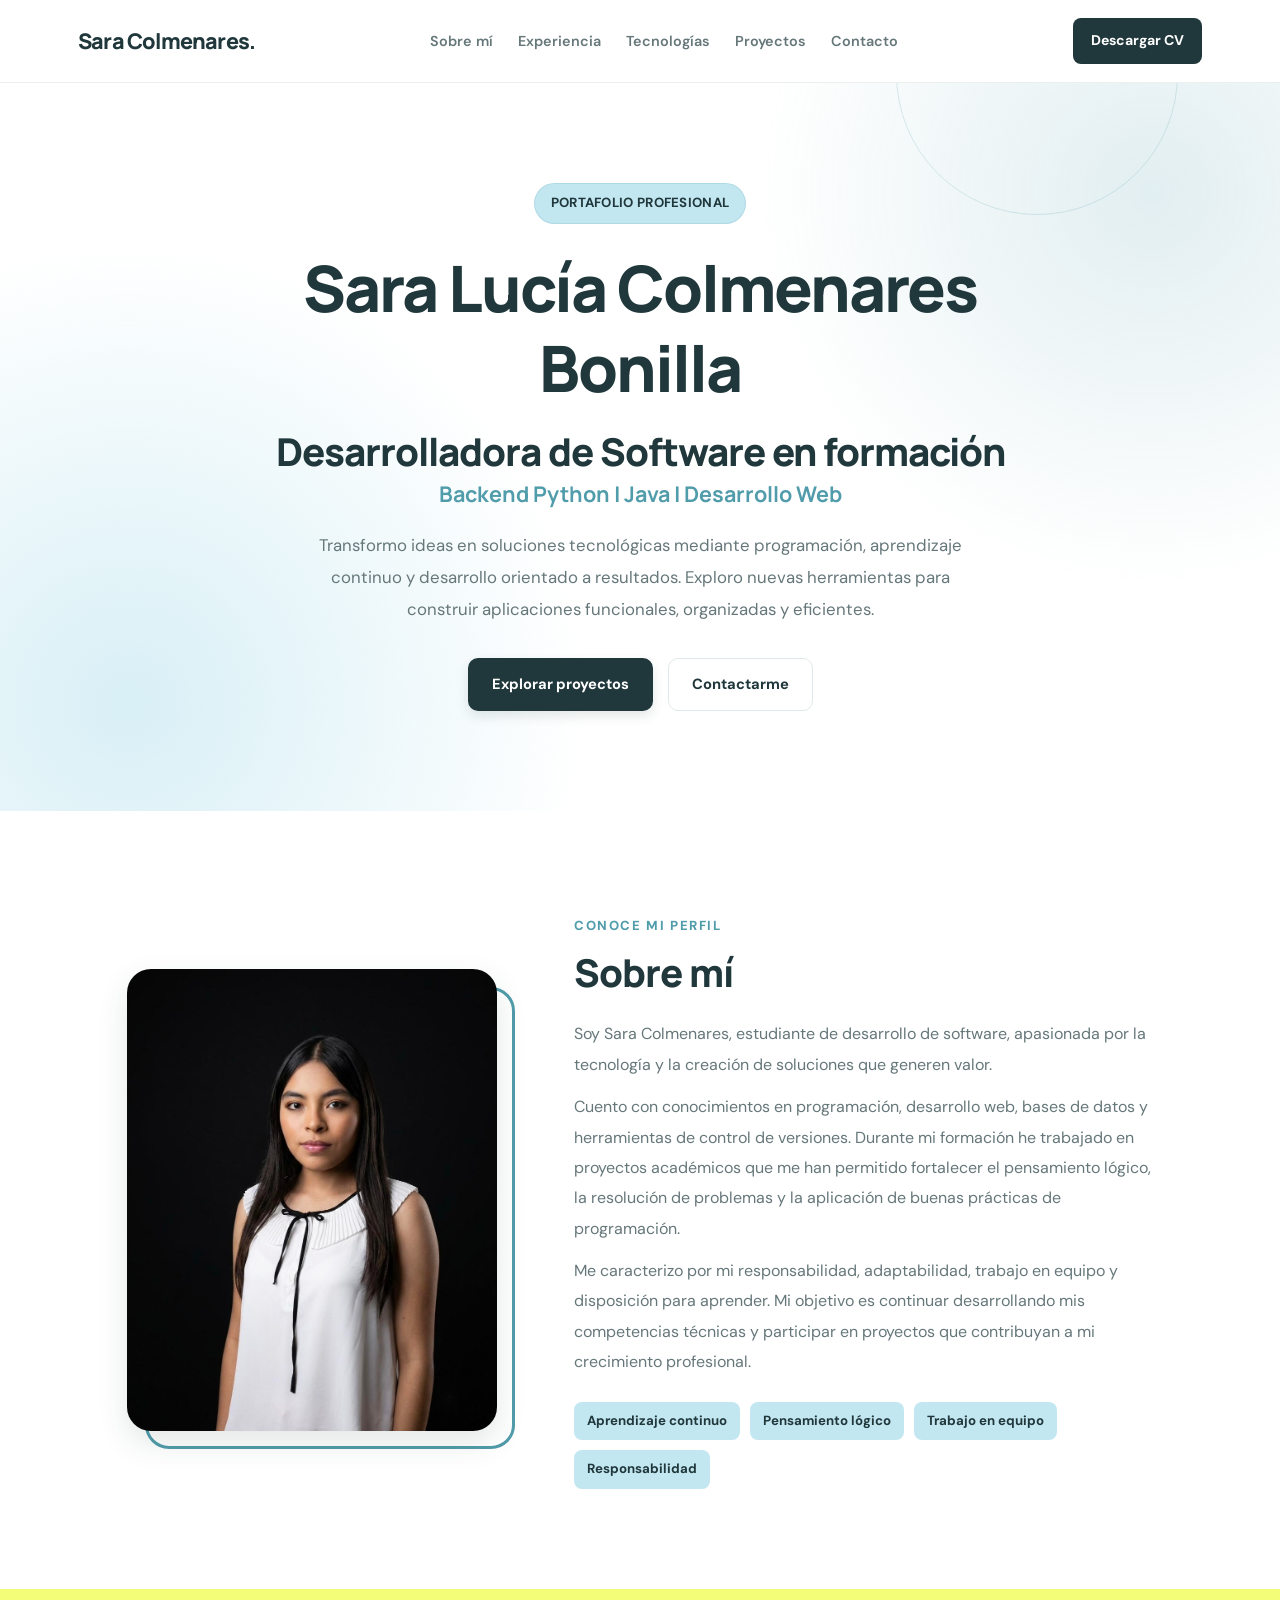
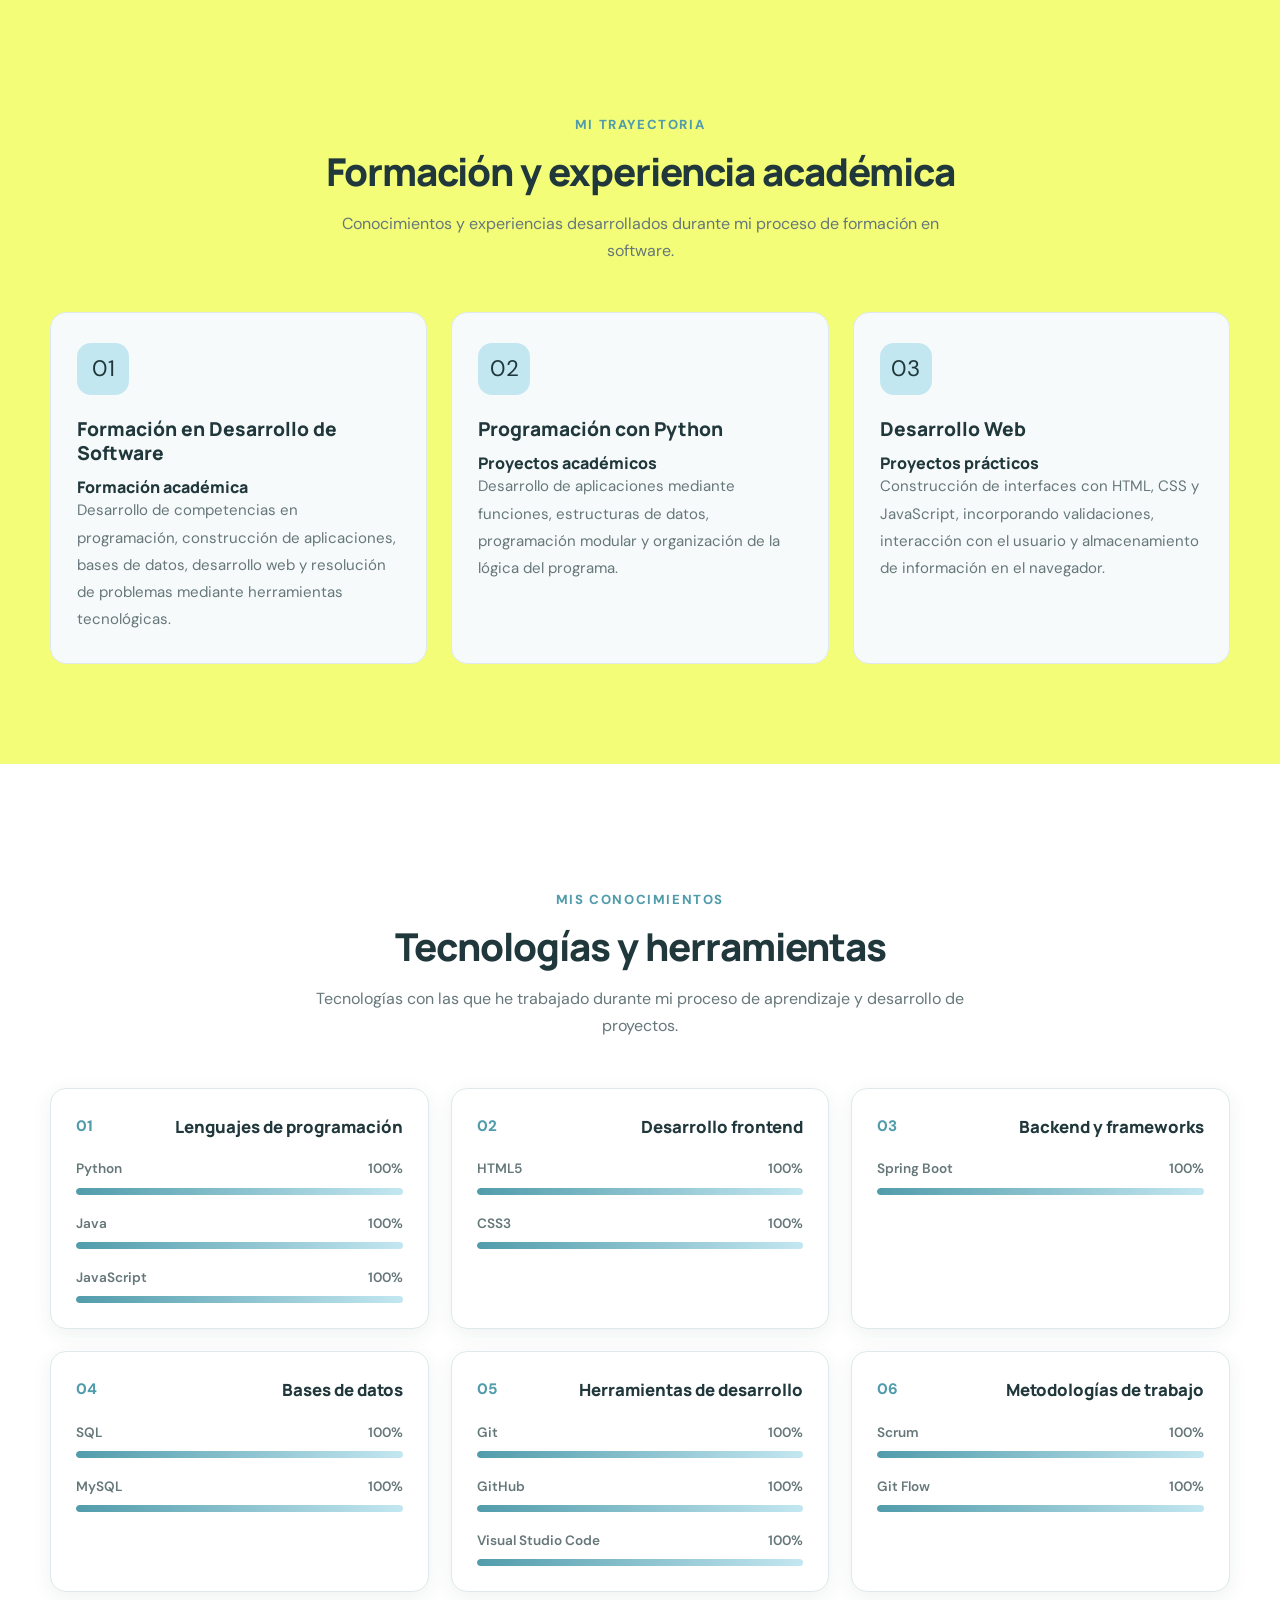
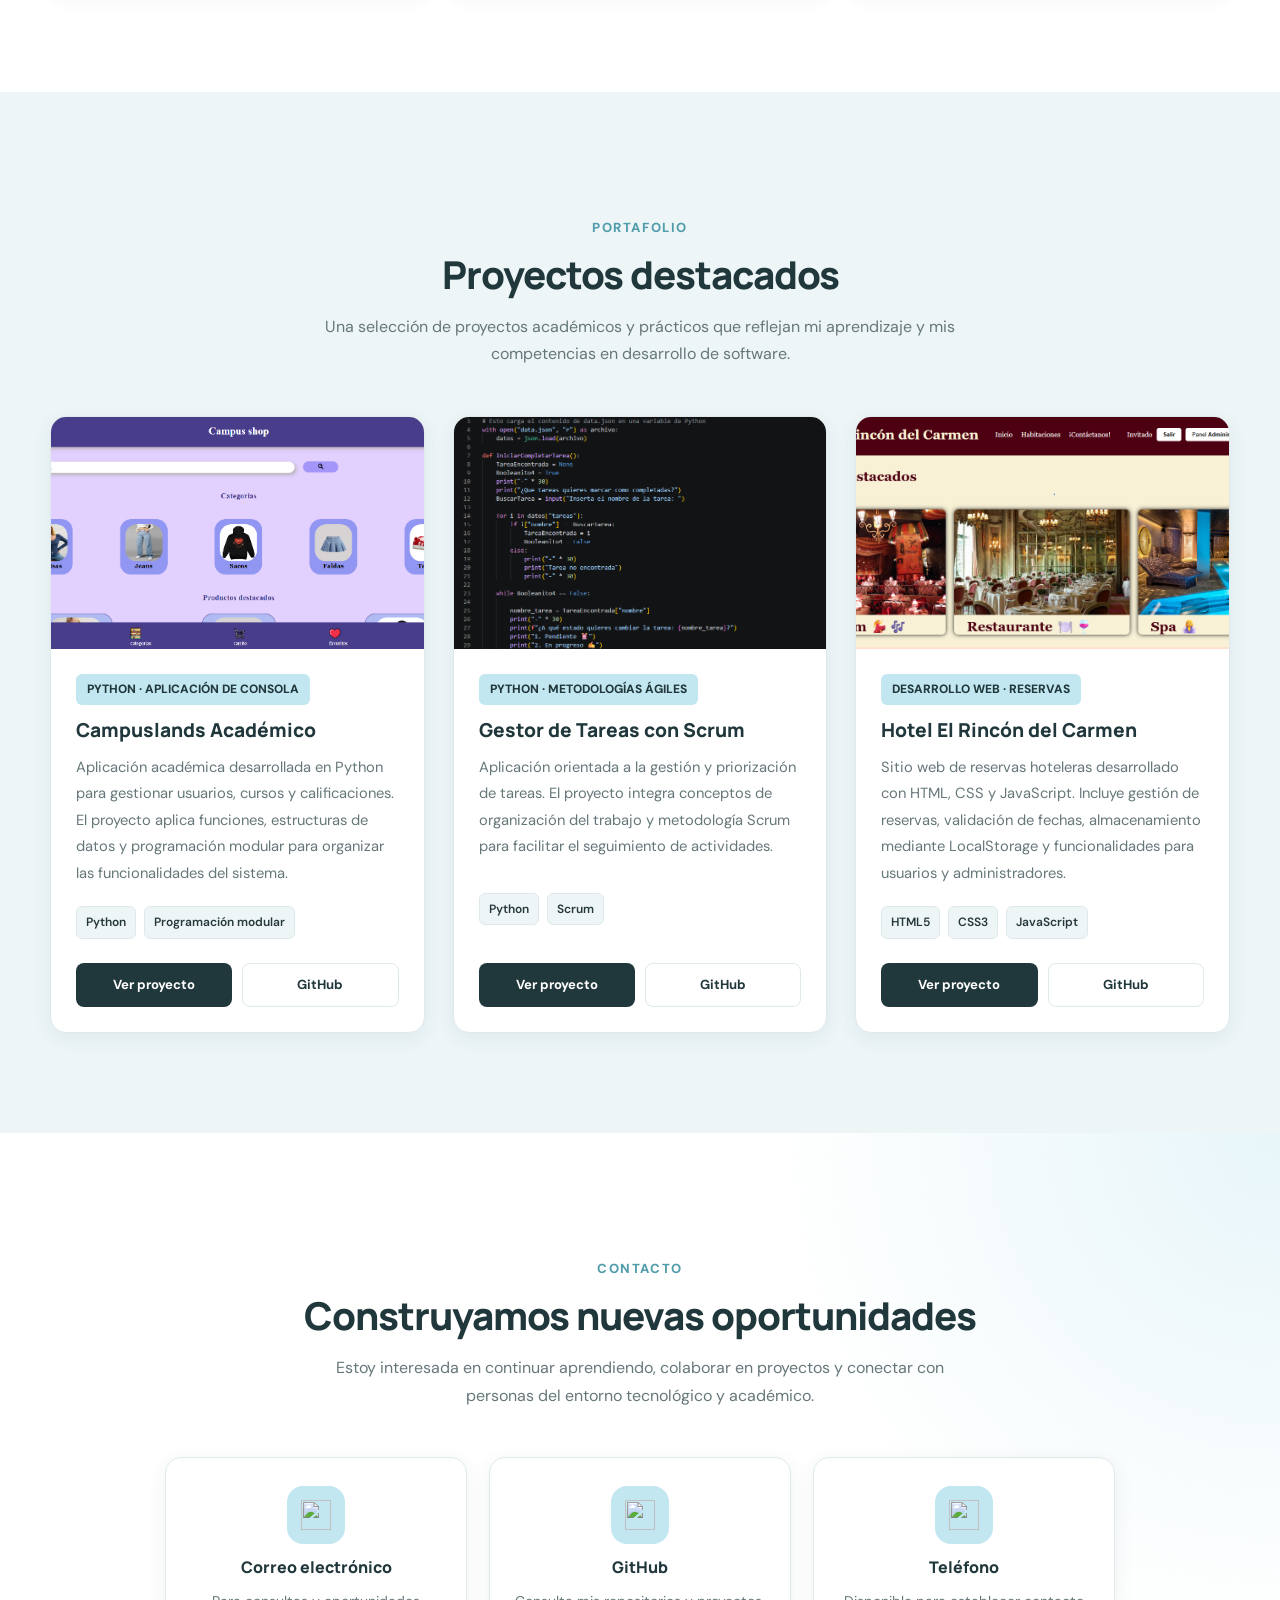
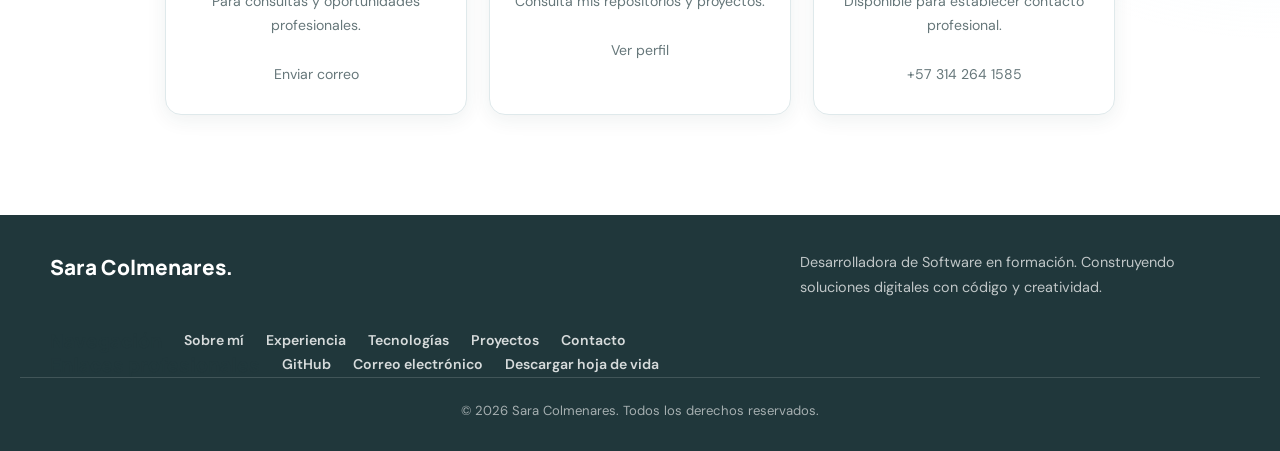
==== index.html @ a2e210bf "cree el nuevo portafolio" ====
<!DOCTYPE html>
<html lang="es">
<head>
    <meta charset="UTF-8">
    <meta name="viewport" content="width=device-width, initial-scale=1.0">

    <meta name="description" content="Portafolio profesional de Sara Colmenares, desarrolladora de software en formación, con proyectos en Python, Java, desarrollo web y bases de datos.">

    <meta name="author" content="Sara Colmenares">

    <title>Sara Colmenares | Portafolio Profesional</title>

    <link rel="stylesheet" href="css/styles.css">
    <link rel="stylesheet" href="css/responsive.css">
</head>
<body>

    <!-- ==================== ENCABEZADO Y NAVEGACIÓN ==================== -->
    <header class="encabezado">
        <nav class="navbar" aria-label="Navegación principal">

            <a href="#hero" class="logo">
                Sara Colmenares<span>.</span>
            </a>

            <ul class="menu">
                <li><a href="#about">Sobre mí</a></li>
                <li><a href="#experiencias">Experiencia</a></li>
                <li><a href="#tecnologias">Tecnologías</a></li>
                <li><a href="#proyectos">Proyectos</a></li>
                <li><a href="#contacto">Contacto</a></li>
            </ul>

            <a href="cv/Sara_Colmenares_CV.pdf"
               class="btn-cv"
               download>
                Descargar CV
            </a>

        </nav>
    </header>


    <main>

        <!-- ==================== SECCIÓN PRINCIPAL: HERO ==================== -->
        <section id="hero" class="hero">

            <div class="hero-contenido">

                <span class="etiqueta-hero">
                    PORTAFOLIO PROFESIONAL
                </span>

                <h1>
                    Sara Lucía
                    <span>Colmenares Bonilla</span>
                </h1>

                <h2>
                    Desarrolladora de Software en formación
                </h2>

                <p class="subtitulo">
                    Backend Python | Java | Desarrollo Web
                </p>

                <p class="descripcion-hero">
                    Transformo ideas en soluciones tecnológicas mediante
                    programación, aprendizaje continuo y desarrollo orientado
                    a resultados. Exploro nuevas herramientas para construir
                    aplicaciones funcionales, organizadas y eficientes.
                </p>

                <div class="hero-botones">
                    <a href="#proyectos" class="btn-principal">
                        Explorar proyectos
                    </a>

                    <a href="#contacto" class="btn-secundario">
                        Contactarme
                    </a>
                </div>

            </div>

        </section>


        <!-- ==================== SECCIÓN SOBRE MÍ ==================== -->
        <section id="about" class="sobre-mi seccion">

            <div class="contenedor-sobre-mi">

                <div class="sobre-mi-imagen">
                    <img
                        src="img/foto-mia.jpg"
                        alt="Fotografía profesional de Sara Colmenares"
                        loading="lazy">
                </div>

                <div class="parte-mia">

                    <span class="etiqueta-seccion">
                        CONOCE MI PERFIL
                    </span>

                    <h2>Sobre mí</h2>

                    <p>
                        Soy Sara Colmenares, estudiante de desarrollo de
                        software, apasionada por la tecnología y la creación
                        de soluciones que generen valor.
                    </p>

                    <p>
                        Cuento con conocimientos en programación, desarrollo
                        web, bases de datos y herramientas de control de
                        versiones. Durante mi formación he trabajado en
                        proyectos académicos que me han permitido fortalecer
                        el pensamiento lógico, la resolución de problemas
                        y la aplicación de buenas prácticas de programación.
                    </p>

                    <p>
                        Me caracterizo por mi responsabilidad, adaptabilidad,
                        trabajo en equipo y disposición para aprender.
                        Mi objetivo es continuar desarrollando mis
                        competencias técnicas y participar en proyectos
                        que contribuyan a mi crecimiento profesional.
                    </p>

                    <div class="habilidades-personales">

                        <span>Aprendizaje continuo</span>
                        <span>Pensamiento lógico</span>
                        <span>Trabajo en equipo</span>
                        <span>Responsabilidad</span>

                    </div>

                </div>

            </div>

        </section>


        <!-- ==================== SECCIÓN EXPERIENCIA Y FORMACIÓN ==================== -->
        <section id="experiencias" class="experiencias seccion">

            <div class="titulo-seccion">

                <span class="etiqueta-seccion">
                    MI TRAYECTORIA
                </span>

                <h2>Formación y experiencia académica</h2>

                <p>
                    Conocimientos y experiencias desarrollados durante
                    mi proceso de formación en software.
                </p>

            </div>

            <div class="contenedor-experiencia">

                <article class="card-experiencia">

                    <div class="icono-experiencia">
                        <span>01</span>
                    </div>

                    <h3>Formación en Desarrollo de Software</h3>

                    <h4>Formación académica</h4>

                    <p>
                        Desarrollo de competencias en programación,
                        construcción de aplicaciones, bases de datos,
                        desarrollo web y resolución de problemas
                        mediante herramientas tecnológicas.
                    </p>

                </article>


                <article class="card-experiencia">

                    <div class="icono-experiencia">
                        <span>02</span>
                    </div>

                    <h3>Programación con Python</h3>

                    <h4>Proyectos académicos</h4>

                    <p>
                        Desarrollo de aplicaciones mediante funciones,
                        estructuras de datos, programación modular
                        y organización de la lógica del programa.
                    </p>

                </article>


                <article class="card-experiencia">

                    <div class="icono-experiencia">
                        <span>03</span>
                    </div>

                    <h3>Desarrollo Web</h3>

                    <h4>Proyectos prácticos</h4>

                    <p>
                        Construcción de interfaces con HTML, CSS y
                        JavaScript, incorporando validaciones,
                        interacción con el usuario y almacenamiento
                        de información en el navegador.
                    </p>

                </article>

            </div>

        </section>


        <!-- ==================== SECCIÓN TECNOLOGÍAS Y CONOCIMIENTOS ==================== -->
        <section id="tecnologias" class="tecnologias seccion">

            <div class="titulo-seccion">

                <span class="etiqueta-seccion">
                    MIS CONOCIMIENTOS
                </span>

                <h2>Tecnologías y herramientas</h2>

                <p>
                    Tecnologías con las que he trabajado durante mi
                    proceso de aprendizaje y desarrollo de proyectos.
                </p>

            </div>


            <div class="contenedor-tecnologias">

                <!-- CATEGORÍA: LENGUAJES DE PROGRAMACIÓN -->
                <article class="card-tecnologia">

                    <div class="cabecera-tecnologia">
                        <span class="numero-tecnologia">01</span>
                        <h3>Lenguajes de programación</h3>
                    </div>

                    <div class="lista-conocimientos">

                        <div class="conocimiento">
                            <div class="conocimiento-info">
                                <span>Python</span>
                                <span>100%</span>
                            </div>
                            <div class="barra-progreso">
                                <div class="progreso" style="width: 100%;"></div>
                            </div>
                        </div>

                        <div class="conocimiento">
                            <div class="conocimiento-info">
                                <span>Java</span>
                                <span>100%</span>
                            </div>
                            <div class="barra-progreso">
                                <div class="progreso" style="width: 100%;"></div>
                            </div>
                        </div>

                        <div class="conocimiento">
                            <div class="conocimiento-info">
                                <span>JavaScript</span>
                                <span>100%</span>
                            </div>
                            <div class="barra-progreso">
                                <div class="progreso" style="width: 100%;"></div>
                            </div>
                        </div>

                    </div>

                </article>


                <!-- CATEGORÍA: DESARROLLO FRONTEND -->
                <article class="card-tecnologia">

                    <div class="cabecera-tecnologia">
                        <span class="numero-tecnologia">02</span>
                        <h3>Desarrollo frontend</h3>
                    </div>

                    <div class="lista-conocimientos">

                        <div class="conocimiento">
                            <div class="conocimiento-info">
                                <span>HTML5</span>
                                <span>100%</span>
                            </div>
                            <div class="barra-progreso">
                                <div class="progreso" style="width: 100%;"></div>
                            </div>
                        </div>

                        <div class="conocimiento">
                            <div class="conocimiento-info">
                                <span>CSS3</span>
                                <span>100%</span>
                            </div>
                            <div class="barra-progreso">
                                <div class="progreso" style="width: 100%;"></div>
                            </div>
                        </div>

                    </div>

                </article>


                <!-- CATEGORÍA: BACKEND Y FRAMEWORKS -->
                <article class="card-tecnologia">

                    <div class="cabecera-tecnologia">
                        <span class="numero-tecnologia">03</span>
                        <h3>Backend y frameworks</h3>
                    </div>

                    <div class="lista-conocimientos">

                        <div class="conocimiento">
                            <div class="conocimiento-info">
                                <span>Spring Boot</span>
                                <span>100%</span>
                            </div>
                            <div class="barra-progreso">
                                <div class="progreso" style="width: 100%;"></div>
                            </div>
                        </div>

                    </div>

                </article>


                <!-- CATEGORÍA: BASES DE DATOS -->
                <article class="card-tecnologia">

                    <div class="cabecera-tecnologia">
                        <span class="numero-tecnologia">04</span>
                        <h3>Bases de datos</h3>
                    </div>

                    <div class="lista-conocimientos">

                        <div class="conocimiento">
                            <div class="conocimiento-info">
                                <span>SQL</span>
                                <span>100%</span>
                            </div>
                            <div class="barra-progreso">
                                <div class="progreso" style="width: 100%;"></div>
                            </div>
                        </div>

                        <div class="conocimiento">
                            <div class="conocimiento-info">
                                <span>MySQL</span>
                                <span>100%</span>
                            </div>
                            <div class="barra-progreso">
                                <div class="progreso" style="width: 100%;"></div>
                            </div>
                        </div>

                    </div>

                </article>


                <!-- CATEGORÍA: HERRAMIENTAS -->
                <article class="card-tecnologia">

                    <div class="cabecera-tecnologia">
                        <span class="numero-tecnologia">05</span>
                        <h3>Herramientas de desarrollo</h3>
                    </div>

                    <div class="lista-conocimientos">

                        <div class="conocimiento">
                            <div class="conocimiento-info">
                                <span>Git</span>
                                <span>100%</span>
                            </div>
                            <div class="barra-progreso">
                                <div class="progreso" style="width: 100%;"></div>
                            </div>
                        </div>

                        <div class="conocimiento">
                            <div class="conocimiento-info">
                                <span>GitHub</span>
                                <span>100%</span>
                            </div>
                            <div class="barra-progreso">
                                <div class="progreso" style="width: 100%;"></div>
                            </div>
                        </div>

                        <div class="conocimiento">
                            <div class="conocimiento-info">
                                <span>Visual Studio Code</span>
                                <span>100%</span>
                            </div>
                            <div class="barra-progreso">
                                <div class="progreso" style="width: 100%;"></div>
                            </div>
                        </div>

                    </div>

                </article>


                <!-- CATEGORÍA: METODOLOGÍAS -->
                <article class="card-tecnologia">

                    <div class="cabecera-tecnologia">
                        <span class="numero-tecnologia">06</span>
                        <h3>Metodologías de trabajo</h3>
                    </div>

                    <div class="lista-conocimientos">

                        <div class="conocimiento">
                            <div class="conocimiento-info">
                                <span>Scrum</span>
                                <span>100%</span>
                            </div>
                            <div class="barra-progreso">
                                <div class="progreso" style="width: 100%;"></div>
                            </div>
                        </div>

                        <div class="conocimiento">
                            <div class="conocimiento-info">
                                <span>Git Flow</span>
                                <span>100%</span>
                            </div>
                            <div class="barra-progreso">
                                <div class="progreso" style="width: 100%;"></div>
                            </div>
                        </div>

                    </div>

                </article>

            </div>

        </section>


        <!-- ==================== SECCIÓN PROYECTOS ==================== -->
        <section id="proyectos" class="proyectos seccion">

            <div class="titulo-seccion">

                <span class="etiqueta-seccion">
                    PORTAFOLIO
                </span>

                <h2>Proyectos destacados</h2>

                <p>
                    Una selección de proyectos académicos y prácticos
                    que reflejan mi aprendizaje y mis competencias
                    en desarrollo de software.
                </p>

            </div>


            <div class="contenedor-proyectos">

                <!-- PROYECTO 1: CAMPUSLANDS ACADÉMICO -->
                <article class="card-proyecto">

                    <div class="imagen-proyecto">
                        <img
                            src="img/campus_shop.png"
                            alt="Vista previa de la aplicación Campuslands Académico"
                            loading="lazy">
                    </div>

                    <div class="contenido-proyecto">

                        <span class="categoria-proyecto">
                            PYTHON · APLICACIÓN DE CONSOLA
                        </span>

                        <h3>Campuslands Académico</h3>

                        <p>
                            Aplicación académica desarrollada en Python
                            para gestionar usuarios, cursos y
                            calificaciones. El proyecto aplica funciones,
                            estructuras de datos y programación modular
                            para organizar las funcionalidades del sistema.
                        </p>

                        <div class="tecnologias-proyecto">
                            <span>Python</span>
                            <span>Programación modular</span>
                        </div>

                        <div class="enlaces-proyecto">

                            <!-- Reemplazar # con la URL real del proyecto -->
                            <a href="#"
                               class="btn-proyecto"
                               target="_blank"
                               rel="noopener noreferrer">
                                Ver proyecto
                            </a>

                            <!-- Reemplazar # con la URL real del repositorio -->
                            <a href="#"
                               class="btn-github"
                               target="_blank"
                               rel="noopener noreferrer">
                                GitHub
                            </a>

                        </div>

                    </div>

                </article>


                <!-- PROYECTO 2: GESTOR DE TAREAS -->
                <article class="card-proyecto">

                    <div class="imagen-proyecto">
                        <img
                            src="img/scrum.png"
                            alt="Vista previa del gestor de tareas con Scrum"
                            loading="lazy">
                    </div>

                    <div class="contenido-proyecto">

                        <span class="categoria-proyecto">
                            PYTHON · METODOLOGÍAS ÁGILES
                        </span>

                        <h3>Gestor de Tareas con Scrum</h3>

                        <p>
                            Aplicación orientada a la gestión y
                            priorización de tareas. El proyecto integra
                            conceptos de organización del trabajo y
                            metodología Scrum para facilitar el
                            seguimiento de actividades.
                        </p>

                        <div class="tecnologias-proyecto">
                            <span>Python</span>
                            <span>Scrum</span>
                        </div>

                        <div class="enlaces-proyecto">

                            <!-- Reemplazar # con la URL real del proyecto -->
                            <a href="#"
                               class="btn-proyecto"
                               target="_blank"
                               rel="noopener noreferrer">
                                Ver proyecto
                            </a>

                            <!-- Reemplazar # con la URL real del repositorio -->
                            <a href="#"
                               class="btn-github"
                               target="_blank"
                               rel="noopener noreferrer">
                                GitHub
                            </a>

                        </div>

                    </div>

                </article>


                <!-- PROYECTO 3: HOTEL EL RINCÓN DEL CARMEN -->
                <article class="card-proyecto">

                    <div class="imagen-proyecto">
                        <img
                            src="img/hotel_project.png"
                            alt="Vista previa del sitio web Hotel El Rincón del Carmen"
                            loading="lazy">
                    </div>

                    <div class="contenido-proyecto">

                        <span class="categoria-proyecto">
                            DESARROLLO WEB · RESERVAS
                        </span>

                        <h3>Hotel El Rincón del Carmen</h3>

                        <p>
                            Sitio web de reservas hoteleras desarrollado
                            con HTML, CSS y JavaScript. Incluye gestión
                            de reservas, validación de fechas,
                            almacenamiento mediante LocalStorage
                            y funcionalidades para usuarios y
                            administradores.
                        </p>

                        <div class="tecnologias-proyecto">
                            <span>HTML5</span>
                            <span>CSS3</span>
                            <span>JavaScript</span>
                        </div>

                        <div class="enlaces-proyecto">

                            <!-- Reemplazar # con la URL publicada del sitio -->
                            <a href="#"
                               class="btn-proyecto"
                               target="_blank"
                               rel="noopener noreferrer">
                                Ver proyecto
                            </a>

                            <!-- Reemplazar # con la URL real del repositorio -->
                            <a href="#"
                               class="btn-github"
                               target="_blank"
                               rel="noopener noreferrer">
                                GitHub
                            </a>

                        </div>

                    </div>

                </article>

            </div>

        </section>


        <!-- ==================== SECCIÓN CONTACTO ==================== -->
        <section id="contacto" class="contacto seccion">

            <div class="titulo-seccion">

                <span class="etiqueta-seccion">
                    CONTACTO
                </span>

                <h2>Construyamos nuevas oportunidades</h2>

                <p>
                    Estoy interesada en continuar aprendiendo,
                    colaborar en proyectos y conectar con personas
                    del entorno tecnológico y académico.
                </p>

            </div>


            <div class="contenedor-contacto">

                <!-- CONTACTO POR CORREO ELECTRÓNICO -->
                <article class="contact-card">

                    <div class="icono-contacto">
                        <img src="img/gmail.png"
                             alt=""
                             loading="lazy">
                    </div>

                    <h3>Correo electrónico</h3>

                    <p>
                        Para consultas y oportunidades profesionales.
                    </p>

                    <a href="mailto:saracolmenaressb@gmail.com">
                        Enviar correo
                    </a>

                </article>


                <!-- CONTACTO MEDIANTE GITHUB -->
                <article class="contact-card">

                    <div class="icono-contacto">
                        <img src="img/github.png"
                             alt=""
                             loading="lazy">
                    </div>

                    <h3>GitHub</h3>

                    <p>
                        Consulta mis repositorios y proyectos.
                    </p>

                    <a href="https://github.com/saracolmenaressb-oss"
                       target="_blank"
                       rel="noopener noreferrer">
                        Ver perfil
                    </a>

                </article>


                <!-- CONTACTO TELEFÓNICO -->
                <article class="contact-card">

                    <div class="icono-contacto">
                        <img src="img/telefono.png"
                             alt=""
                             loading="lazy">
                    </div>

                    <h3>Teléfono</h3>

                    <p>
                        Disponible para establecer contacto profesional.
                    </p>

                    <a href="tel:+573142641585">
                        +57 314 264 1585
                    </a>

                </article>

            </div>

        </section>

    </main>


    <!-- ==================== PIE DE PÁGINA ==================== -->
    <footer class="footer">

        <div class="piepagina">

            <div class="footer-info">

                <a href="#hero" class="logo-footer">
                    Sara Colmenares<span>.</span>
                </a>

                <p>
                    Desarrolladora de Software en formación.
                    Construyendo soluciones digitales con código
                    y creatividad.
                </p>

            </div>


            <!-- ENLACES DE NAVEGACIÓN DEL PIE DE PÁGINA -->
            <div class="footer-links">

                <h3>Navegación</h3>

                <a href="#about">Sobre mí</a>
                <a href="#experiencias">Experiencia</a>
                <a href="#tecnologias">Tecnologías</a>
                <a href="#proyectos">Proyectos</a>
                <a href="#contacto">Contacto</a>

            </div>


            <!-- ENLACES PROFESIONALES -->
            <div class="footer-links">

                <h3>Enlaces profesionales</h3>

                <a href="https://github.com/saracolmenaressb-oss"
                   target="_blank"
                   rel="noopener noreferrer">
                    GitHub
                </a>

                <a href="mailto:saracolmenaressb@gmail.com">
                    Correo electrónico
                </a>

                <a href="cv/Sara_Colmenares_CV.pdf" download>
                    Descargar hoja de vida
                </a>

            </div>

        </div>


        <!-- DERECHOS DE AUTOR -->
        <div class="copyright">

            <p>
                © 2026 Sara Colmenares. Todos los derechos reservados.
            </p>

        </div>

    </footer>

</body>
</html>
---- css/styles.css ----
/* =========================================================
   1. IMPORTACIÓN DE TIPOGRAFÍA
   ========================================================= */

@import url('https://fonts.googleapis.com/css2?family=DM+Sans:wght@400;500;600;700&family=Manrope:wght@400;500;600;700;800&display=swap');


/* =========================================================
   2. VARIABLES GLOBALES Y PALETA DE COLORES
   ========================================================= */

:root {
    --azul-claro: #C3E7F1;
    --turquesa: #519CAB;
    --amarillo: #f4fd77;
    --verde-petroleo: #20373B;

    --blanco: #FFFFFF;
    --fondo: #F7FAFB;
    --fondo-secundario: #EDF5F7;
    --texto: #26383B;
    --texto-secundario: #66777A;
    --borde: #DFE9EB;

    --sombra-suave: 0 5px 20px rgba(32, 55, 59, 0.07);
    --sombra-media: 0 12px 30px rgba(32, 55, 59, 0.12);

    --radio-pequeno: 8px;
    --radio-medio: 16px;
    --radio-grande: 24px;

    --transicion: all 0.3s ease;

    --ancho-contenido: 1180px;
}


/* =========================================================
   3. REINICIO Y CONFIGURACIÓN GENERAL
   ========================================================= */

* {
    margin: 0;
    padding: 0;
    box-sizing: border-box;
}

html {
    scroll-behavior: smooth;
    scroll-padding-top: 100px;
}

body {
    font-family: 'DM Sans', sans-serif;
    background-color: var(--fondo);
    color: var(--texto);
    line-height: 1.7;
    font-size: 16px;
    -webkit-font-smoothing: antialiased;
}

h1,
h2,
h3,
h4 {
    font-family: 'Manrope', sans-serif;
    color: var(--verde-petroleo);
    line-height: 1.25;
    font-weight: 800;
}

h1 {
    font-size: clamp(2.4rem, 5vw, 4.4rem);
    letter-spacing: -2px;
}

h2 {
    font-size: clamp(1.8rem, 3vw, 2.6rem);
    letter-spacing: -1px;
}

h3 {
    font-size: 1.2rem;
}

p {
    margin-bottom: 12px;
}

a {
    color: inherit;
    text-decoration: none;
}

button,
input,
textarea,
select {
    font: inherit;
}

button,
a {
    -webkit-tap-highlight-color: transparent;
}

img {
    display: block;
    max-width: 100%;
}

ul {
    list-style: none;
}

::selection {
    background-color: var(--azul-claro);
    color: var(--verde-petroleo);
}


/* =========================================================
   4. ENCABEZADO Y NAVEGACIÓN
   ========================================================= */

.encabezado {
    width: 100%;
    position: sticky;
    top: 0;
    z-index: 1000;
    background-color: rgba(255, 255, 255, 0.94);
    backdrop-filter: blur(14px);
    -webkit-backdrop-filter: blur(14px);
    border-bottom: 1px solid rgba(32, 55, 59, 0.08);
}

.navbar {
    max-width: var(--ancho-contenido);
    min-height: 82px;
    margin: 0 auto;
    padding: 16px 28px;

    display: flex;
    align-items: center;
    justify-content: space-between;
    gap: 24px;
}

.logo {
    color: var(--verde-petroleo);
    font-family: 'Manrope', sans-serif;
    font-size: 1.35rem;
    font-weight: 800;
    letter-spacing: -0.8px;
    white-space: nowrap;
}

.menu {
    display: flex;
    align-items: center;
    justify-content: center;
    gap: 25px;
}

.menu a {
    position: relative;
    color: var(--texto-secundario);
    font-size: 0.9rem;
    font-weight: 600;
    transition: var(--transicion);
}

.menu a::after {
    content: '';
    position: absolute;
    left: 0;
    bottom: -7px;
    width: 0;
    height: 2px;
    background-color: var(--turquesa);
    transition: var(--transicion);
}

.menu a:hover {
    color: var(--turquesa);
}

.menu a:hover::after {
    width: 100%;
}

.btn-cv {
    display: inline-flex;
    align-items: center;
    justify-content: center;
    gap: 8px;

    padding: 11px 18px;
    border-radius: var(--radio-pequeno);

    background-color: var(--verde-petroleo);
    color: var(--blanco);

    font-size: 0.88rem;
    font-weight: 700;

    transition: var(--transicion);
    white-space: nowrap;
}

.btn-cv:hover {
    background-color: var(--turquesa);
    transform: translateY(-2px);
}


/* =========================================================
   5. SECCIÓN PRINCIPAL: HERO
   ========================================================= */

.hero {
    position: relative;
    overflow: hidden;

    min-height: 590px;
    padding: 100px 28px;

    display: flex;
    align-items: center;
    justify-content: center;

    background:
        radial-gradient(
            circle at 90% 15%,
            rgba(81, 156, 171, 0.17),
            transparent 30%
        ),
        radial-gradient(
            circle at 10% 85%,
            rgba(195, 231, 241, 0.65),
            transparent 35%
        ),
        var(--blanco);
}

.hero::before {
    content: '';
    position: absolute;
    width: 280px;
    height: 280px;
    top: -150px;
    right: 8%;

    border: 1px solid rgba(81, 156, 171, 0.2);
    border-radius: 50%;
    pointer-events: none;
}

.hero-contenido {
    position: relative;
    z-index: 1;

    width: 100%;
    max-width: 900px;
    margin: 0 auto;

    text-align: center;
}

.etiqueta-hero {
    display: inline-block;
    margin-bottom: 24px;
    padding: 8px 16px;

    background-color: var(--azul-claro);
    color: var(--verde-petroleo);

    border: 1px solid rgba(81, 156, 171, 0.18);
    border-radius: 100px;

    font-size: 0.83rem;
    font-weight: 700;
    letter-spacing: 0.3px;
}

.hero h1 {
    max-width: 850px;
    margin: 0 auto 20px;
}

.subtitulo {
    margin-bottom: 18px;
    color: var(--turquesa);

    font-family: 'Manrope', sans-serif;
    font-size: clamp(1.05rem, 2vw, 1.35rem);
    font-weight: 700;
}

.descripcion-hero {
    max-width: 680px;
    margin: 0 auto;

    color: var(--texto-secundario);
    font-size: 1.05rem;
    line-height: 1.9;
}

.hero-botones {
    display: flex;
    align-items: center;
    justify-content: center;
    flex-wrap: wrap;
    gap: 15px;

    margin-top: 32px;
}


/* =========================================================
   6. BOTONES GENERALES
   ========================================================= */

.btn-principal,
.btn-secundario {
    min-height: 48px;
    padding: 13px 23px;

    display: inline-flex;
    align-items: center;
    justify-content: center;
    gap: 9px;

    border: 1px solid transparent;
    border-radius: 10px;

    font-size: 0.92rem;
    font-weight: 700;

    cursor: pointer;
    transition: var(--transicion);
}

.btn-principal {
    background-color: var(--verde-petroleo);
    color: var(--blanco);
    box-shadow: 0 5px 12px rgba(32, 55, 59, 0.12);
}

.btn-principal:hover {
    background-color: var(--turquesa);
    transform: translateY(-3px);
    box-shadow: var(--sombra-media);
}

.btn-secundario {
    background-color: var(--blanco);
    color: var(--verde-petroleo);
    border-color: var(--borde);
}

.btn-secundario:hover {
    border-color: var(--turquesa);
    background-color: var(--fondo-secundario);
    transform: translateY(-3px);
}


/* =========================================================
   7. CONFIGURACIÓN COMÚN DE LAS SECCIONES
   ========================================================= */

.seccion {
    padding: 100px 28px;
    scroll-margin-top: 90px;
}

.seccion:nth-of-type(even) {
    background-color: var(--blanco);
}

.etiqueta-seccion {
    display: inline-block;
    margin-bottom: 12px;

    color: var(--turquesa);
    font-size: 0.82rem;
    font-weight: 800;
    letter-spacing: 1.6px;
    text-transform: uppercase;
}

.titulo-seccion {
    max-width: 750px;
    margin: 0 auto 48px;

    text-align: center;
}

.titulo-seccion h2 {
    margin-bottom: 14px;
}

.titulo-seccion p {
    max-width: 650px;
    margin: 0 auto;

    color: var(--texto-secundario);
    font-size: 1rem;
}


/* =========================================================
   8. SECCIÓN SOBRE MÍ
   ========================================================= */

.sobre-mi {
    background-color: var(--fondo);
}

.contenedor-sobre-mi {
    display: grid;
    grid-template-columns: minmax(250px, 0.8fr) minmax(0, 1.2fr);
    align-items: center;
    gap: 65px;

    max-width: 1050px;
    margin: 0 auto;
}

.sobre-mi-imagen {
    position: relative;
    width: 100%;
    max-width: 370px;
    margin: 0 auto;
}

.sobre-mi-imagen::before {
    content: '';
    position: absolute;
    inset: 18px -18px -18px 18px;

    border: 3px solid var(--turquesa);
    border-radius: var(--radio-grande);
    z-index: 0;
}

.sobre-mi-imagen img {
    position: relative;
    z-index: 1;

    width: 100%;
    aspect-ratio: 4 / 5;
    object-fit: cover;

    background-color: var(--azul-claro);
    border-radius: var(--radio-grande);
    box-shadow: var(--sombra-media);
}

.parte-mia h2 {
    margin-bottom: 22px;
}

.parte-mia p {
    color: var(--texto-secundario);
    line-height: 1.9;
}

.habilidades-personales {
    display: flex;
    flex-wrap: wrap;
    gap: 10px;

    margin-top: 24px;
}

.habilidades-personales span,
.habilidades-personales li {
    padding: 8px 13px;

    background-color: var(--azul-claro);
    color: var(--verde-petroleo);

    border-radius: 8px;
    font-size: 0.83rem;
    font-weight: 700;
}


/* =========================================================
   9. EXPERIENCIA Y FORMACIÓN
   ========================================================= */

.experiencias {
    background-color: var(--amarillo);
}

.contenedor-experiencia {
    display: grid;
    grid-template-columns: repeat(3, minmax(0, 1fr));
    gap: 24px;

    max-width: var(--ancho-contenido);
    margin: 0 auto;
}

.card-experiencia {
    padding: 30px 26px;

    background-color: var(--fondo);
    border: 1px solid var(--borde);
    border-radius: var(--radio-medio);

    transition: var(--transicion);
}

.card-experiencia:hover {
    transform: translateY(-6px);
    border-color: var(--turquesa);
    box-shadow: var(--sombra-media);
}

.icono-experiencia {
    width: 52px;
    height: 52px;
    margin-bottom: 22px;

    display: flex;
    align-items: center;
    justify-content: center;

    background-color: var(--azul-claro);
    color: var(--verde-petroleo);

    border-radius: 14px;
    font-size: 1.4rem;
}

.card-experiencia h3 {
    margin-bottom: 12px;
}

.card-experiencia p {
    color: var(--texto-secundario);
    font-size: 0.94rem;
    line-height: 1.8;
}

.card-experiencia p:last-child {
    margin-bottom: 0;
}


/* =========================================================
   10. SECCIÓN DE TECNOLOGÍAS
   ========================================================= */

.tecnologias {
    background-color: var(--fondo-secundario);
}

.contenedor-tecnologias {
    display: grid;
    grid-template-columns: repeat(3, minmax(0, 1fr));
    gap: 22px;

    max-width: var(--ancho-contenido);
    margin: 0 auto;
}

.card-tecnologia {
    min-width: 0;
    padding: 25px;

    background-color: var(--blanco);
    border: 1px solid var(--borde);
    border-radius: var(--radio-medio);

    box-shadow: var(--sombra-suave);
    transition: var(--transicion);
}

.card-tecnologia:hover {
    transform: translateY(-4px);
    border-color: var(--turquesa);
    box-shadow: var(--sombra-media);
}

.cabecera-tecnologia {
    display: flex;
    align-items: center;
    justify-content: space-between;
    gap: 12px;

    margin-bottom: 18px;
}

.cabecera-tecnologia h3 {
    font-size: 1.05rem;
}

.numero-tecnologia {
    color: var(--turquesa);
    font-size: 0.95rem;
    font-weight: 800;
    white-space: nowrap;
}

.lista-conocimientos {
    display: flex;
    flex-direction: column;
    gap: 17px;
}

.conocimiento {
    display: flex;
    flex-direction: column;
    gap: 7px;
}

.conocimiento-info {
    display: flex;
    align-items: center;
    justify-content: space-between;
    gap: 10px;

    color: var(--texto-secundario);
    font-size: 0.85rem;
    font-weight: 600;
}

.barra-progreso {
    width: 100%;
    height: 7px;

    overflow: hidden;
    background-color: #E7EEF0;
    border-radius: 100px;
}

.progreso {
    display: block;
    height: 100%;

    background: linear-gradient(
        90deg,
        var(--turquesa),
        var(--azul-claro)
    );

    border-radius: inherit;
}


/* =========================================================
   11. SECCIÓN DE PROYECTOS
   ========================================================= */

.proyectos {
    background-color: var(--fondo-secundario);
}

.contenedor-proyectos {
    display: grid;
    grid-template-columns: repeat(3, minmax(0, 1fr));
    align-items: stretch;
    gap: 28px;

    max-width: var(--ancho-contenido);
    margin: 0 auto;
}

.card-proyecto {
    min-width: 0;
    display: flex;
    flex-direction: column;

    overflow: hidden;

    background-color: var(--blanco);
    border: 1px solid var(--borde);
    border-radius: var(--radio-medio);

    box-shadow: var(--sombra-suave);
    transition: var(--transicion);
}

.card-proyecto:hover {
    transform: translateY(-7px);
    border-color: rgba(81, 156, 171, 0.6);
    box-shadow: var(--sombra-media);
}

.imagen-proyecto {
    width: 100%;
    aspect-ratio: 16 / 10;
    overflow: hidden;

    background-color: var(--azul-claro);
}

.imagen-proyecto img {
    width: 100%;
    height: 100%;

    object-fit: cover;
    transition: transform 0.5s ease;
}

.card-proyecto:hover .imagen-proyecto img {
    transform: scale(1.04);
}

.contenido-proyecto {
    flex: 1;

    display: flex;
    flex-direction: column;
    align-items: flex-start;

    padding: 25px;
}

.categoria-proyecto {
    display: inline-block;
    margin-bottom: 13px;
    padding: 5px 11px;

    background-color: var(--azul-claro);
    color: var(--verde-petroleo);

    border-radius: 6px;
    font-size: 0.75rem;
    font-weight: 800;
}

.contenido-proyecto h3 {
    margin-bottom: 12px;
}

.contenido-proyecto p {
    margin-bottom: 20px;

    color: var(--texto-secundario);
    font-size: 0.92rem;
    line-height: 1.8;
}

.tecnologias-proyecto {
    display: flex;
    flex-wrap: wrap;
    gap: 8px;

    margin-top: auto;
    margin-bottom: 24px;
}

.tecnologias-proyecto span {
    padding: 5px 9px;

    background-color: var(--fondo-secundario);
    color: var(--texto);

    border: 1px solid var(--borde);
    border-radius: 6px;

    font-size: 0.75rem;
    font-weight: 600;
}

.enlaces-proyecto {
    display: flex;
    flex-wrap: wrap;
    gap: 10px;

    width: 100%;
    margin-top: auto;
}

.btn-proyecto,
.btn-github {
    flex: 1;

    min-width: 100px;
    min-height: 42px;
    padding: 10px 12px;

    display: inline-flex;
    align-items: center;
    justify-content: center;
    gap: 7px;

    border: 1px solid transparent;
    border-radius: 8px;

    font-size: 0.82rem;
    font-weight: 700;
    text-align: center;

    transition: var(--transicion);
}

.btn-proyecto {
    background-color: var(--verde-petroleo);
    color: var(--blanco);
}

.btn-proyecto:hover {
    background-color: var(--turquesa);
    transform: translateY(-2px);
}

.btn-github {
    background-color: var(--blanco);
    color: var(--verde-petroleo);
    border-color: var(--borde);
}

.btn-github:hover {
    background-color: var(--azul-claro);
    border-color: var(--turquesa);
    transform: translateY(-2px);
}


/* =========================================================
   12. SECCIÓN DE CONTACTO
   ========================================================= */

.contacto {
    background:
        radial-gradient(
            circle at 100% 0%,
            rgba(195, 231, 241, 0.4),
            transparent 35%
        ),
        var(--fondo-secundario);
}

.contenedor-contacto {
    display: grid;
    grid-template-columns: repeat(3, minmax(0, 1fr));
    gap: 22px;

    max-width: 950px;
    margin: 0 auto;
}

.contact-card {
    min-width: 0;
    padding: 28px 20px;

    display: flex;
    flex-direction: column;
    align-items: center;
    gap: 13px;

    background-color: var(--blanco);
    border: 1px solid var(--borde);
    border-radius: var(--radio-medio);

    text-align: center;
    box-shadow: var(--sombra-suave);
    transition: var(--transicion);
}

.contact-card:hover {
    transform: translateY(-5px);
    border-color: var(--turquesa);
    box-shadow: var(--sombra-media);
}

.icono-contacto {
    width: 58px;
    height: 58px;

    display: flex;
    align-items: center;
    justify-content: center;

    background-color: var(--azul-claro);
    border-radius: 16px;
}

.icono-contacto img {
    width: 30px;
    height: 30px;
    object-fit: contain;
}

.contact-card h3 {
    font-size: 1rem;
}

.contact-card p,
.contact-card a {
    max-width: 100%;
    overflow-wrap: anywhere;

    color: var(--texto-secundario);
    font-size: 0.88rem;
}

.contact-card a:hover {
    color: var(--turquesa);
}


/* =========================================================
   13. PIE DE PÁGINA
   ========================================================= */

.footer {
    padding: 50px 28px 24px;

    background-color: var(--verde-petroleo);
    color: var(--blanco);
}

.piepagina {
    max-width: var(--ancho-contenido);
    margin: 0 auto;
}

.footer-info {
    display: flex;
    align-items: flex-start;
    justify-content: space-between;
    gap: 35px;

    padding-bottom: 30px;
}

.logo-footer {
    display: inline-block;
    margin-bottom: 12px;

    color: var(--blanco);
    font-family: 'Manrope', sans-serif;
    font-size: 1.3rem;
    font-weight: 800;
}

.footer-info p {
    max-width: 430px;
    margin-bottom: 0;

    color: rgba(255, 255, 255, 0.72);
    font-size: 0.9rem;
}

.footer-links {
    display: flex;
    flex-wrap: wrap;
    gap: 22px;
}

.footer-links a {
    color: rgba(255, 255, 255, 0.82);
    font-size: 0.88rem;
    font-weight: 600;
    transition: var(--transicion);
}

.footer-links a:hover {
    color: var(--amarillo);
}

.copyright {
    padding-top: 22px;

    border-top: 1px solid rgba(255, 255, 255, 0.15);

    color: rgba(255, 255, 255, 0.6);
    font-size: 0.82rem;
    text-align: center;
}


/* =========================================================
   14. ACCESIBILIDAD Y ESTADOS DE INTERACCIÓN
   ========================================================= */

a:focus-visible,
button:focus-visible {
    outline: 3px solid var(--amarillo);
    outline-offset: 4px;
}

img {
    height: auto;
}

.imagen-proyecto img,
.sobre-mi-imagen img {
    height: 100%;
}


/* =========================================================
   15. ADAPTACIÓN PARA TABLETAS
   ========================================================= */

@media (max-width: 1024px) {
    .navbar {
        flex-wrap: wrap;
        justify-content: center;
        gap: 18px 25px;
    }

    .menu {
        gap: 18px;
    }

    .contenedor-tecnologias {
        grid-template-columns: repeat(2, minmax(0, 1fr));
    }

    .contenedor-proyectos {
        grid-template-columns: repeat(2, minmax(0, 1fr));
    }

    .contenedor-experiencia {
        grid-template-columns: repeat(2, minmax(0, 1fr));
    }

    .contenedor-sobre-mi {
        gap: 45px;
    }
}


/* =========================================================
   16. ADAPTACIÓN PARA MÓVILES
   ========================================================= */

@media (max-width: 680px) {
    html {
        scroll-padding-top: 20px;
    }

    .navbar {
        padding: 18px 20px;
        gap: 16px;
    }

    .logo {
        font-size: 1.2rem;
    }

    .menu {
        width: 100%;
        justify-content: center;
        flex-wrap: wrap;
        gap: 12px 18px;
    }

    .menu a {
        font-size: 0.82rem;
    }

    .btn-cv {
        padding: 10px 14px;
    }

    .hero {
        min-height: auto;
        padding: 85px 22px;
    }

    .hero h1 {
        letter-spacing: -1.3px;
    }

    .descripcion-hero {
        font-size: 0.96rem;
    }

    .hero-botones {
        flex-direction: column;
        align-items: stretch;
    }

    .hero-botones a {
        width: 100%;
    }

    .seccion {
        padding: 72px 20px;
        scroll-margin-top: 20px;
    }

    .titulo-seccion {
        margin-bottom: 34px;
    }

    .contenedor-sobre-mi {
        grid-template-columns: 1fr;
        gap: 42px;
    }

    .sobre-mi-imagen {
        width: calc(100% - 18px);
        max-width: 310px;
    }

    .contenedor-experiencia,
    .contenedor-tecnologias,
    .contenedor-proyectos,
    .contenedor-contacto {
        grid-template-columns: 1fr;
    }

    .card-experiencia,
    .card-tecnologia {
        padding: 24px;
    }

    .card-proyecto {
        max-width: 480px;
        width: 100%;
        margin: 0 auto;
    }

    .contact-card {
        padding: 25px 18px;
    }

    .footer {
        padding: 40px 20px 22px;
    }

    .footer-info {
        flex-direction: column;
        gap: 25px;
    }

    .footer-links {
        gap: 15px 20px;
    }
}


/* =========================================================
   17. MÓVILES PEQUEÑOS
   ========================================================= */

@media (max-width: 380px) {
    h1 {
        font-size: 2.15rem;
    }

    .navbar {
        padding-right: 14px;
        padding-left: 14px;
    }

    .menu {
        gap: 10px 13px;
    }

    .menu a {
        font-size: 0.76rem;
    }

    .seccion {
        padding-right: 16px;
        padding-left: 16px;
    }

    .contenido-proyecto {
        padding: 20px;
    }

    .enlaces-proyecto {
        flex-direction: column;
    }

    .btn-proyecto,
    .btn-github {
        width: 100%;
    }
}


/* =========================================================
   18. RESPETO POR LA PREFERENCIA DE MENOS MOVIMIENTO
   ========================================================= */

@media (prefers-reduced-motion: reduce) {
    *,
    *::before,
    *::after {
        scroll-behavior: auto !important;
        animation-duration: 0.01ms !important;
        animation-iteration-count: 1 !important;
        transition-duration: 0.01ms !important;
    }
}
---- css/responsive.css ----
.titulo-seccion {
        font-size: 2.15rem;
    }

    .descripcion-seccion {
        font-size: 0.94rem;
    }

    .about {
        grid-template-columns: 1fr;
        gap: 38px;
    }

    .about-imagen {
        width: min(78%, 300px);
    }

    .about-contenido .titulo-seccion {
        margin-bottom: 18px;
    }

    .about-contenido > p:not(.eyebrow) {
        font-size: 0.96rem;
    }

    .about-destacados {
        grid-template-columns: repeat(3, minmax(0, 1fr));
    }

    .about-destacados div {
        align-items: flex-start;
        flex-direction: column;
        gap: 4px;
        padding: 10px 8px;
    }

    .about-destacados span {
        font-size: 0.68rem;
    }

    .tecnologias-grid,
    .proyectos-grid {
        grid-template-columns: 1fr;
        gap: 18px;
    }

    .tecnologia-card {
        padding: 23px;
    }

    .tecnologia-card h3 {
        min-height: auto;
        margin-bottom: 20px;
    }

    .proyecto-card:last-child {
        grid-column: auto;
        width: 100%;
    }

    .proyecto-contenido {
        padding: 22px;
    }

    .proyecto-acciones {
        gap: 8px;
    }

    .proyecto-acciones a {
        font-size: 0.78rem;
    }

    .footer {
        padding: 35px 20px 16px;
    }

    .footer-contenido {
        flex-direction: column;
        gap: 24px;
    }

    .footer-links {
        grid-template-columns: repeat(2, minmax(0, 1fr));
        width: 100%;
    }


/* 4. MÓVILES MUY ESTRECHOS */
@media (max-width: 360px) {
    .logo {
        font-size: 0.98rem;
    }

    .btn-cv {
        padding: 7px 10px;
        font-size: 0.74rem;
    }

    .menu {
        gap: 8px 12px;
    }

    .menu a {
        font-size: 0.73rem;
    }

    .hero h1 {
        font-size: 2.35rem;
    }

    .about-destacados {
        grid-template-columns: 1fr;
    }

    .about-destacados div {
        flex-direction: row;
        align-items: center;
    }
}
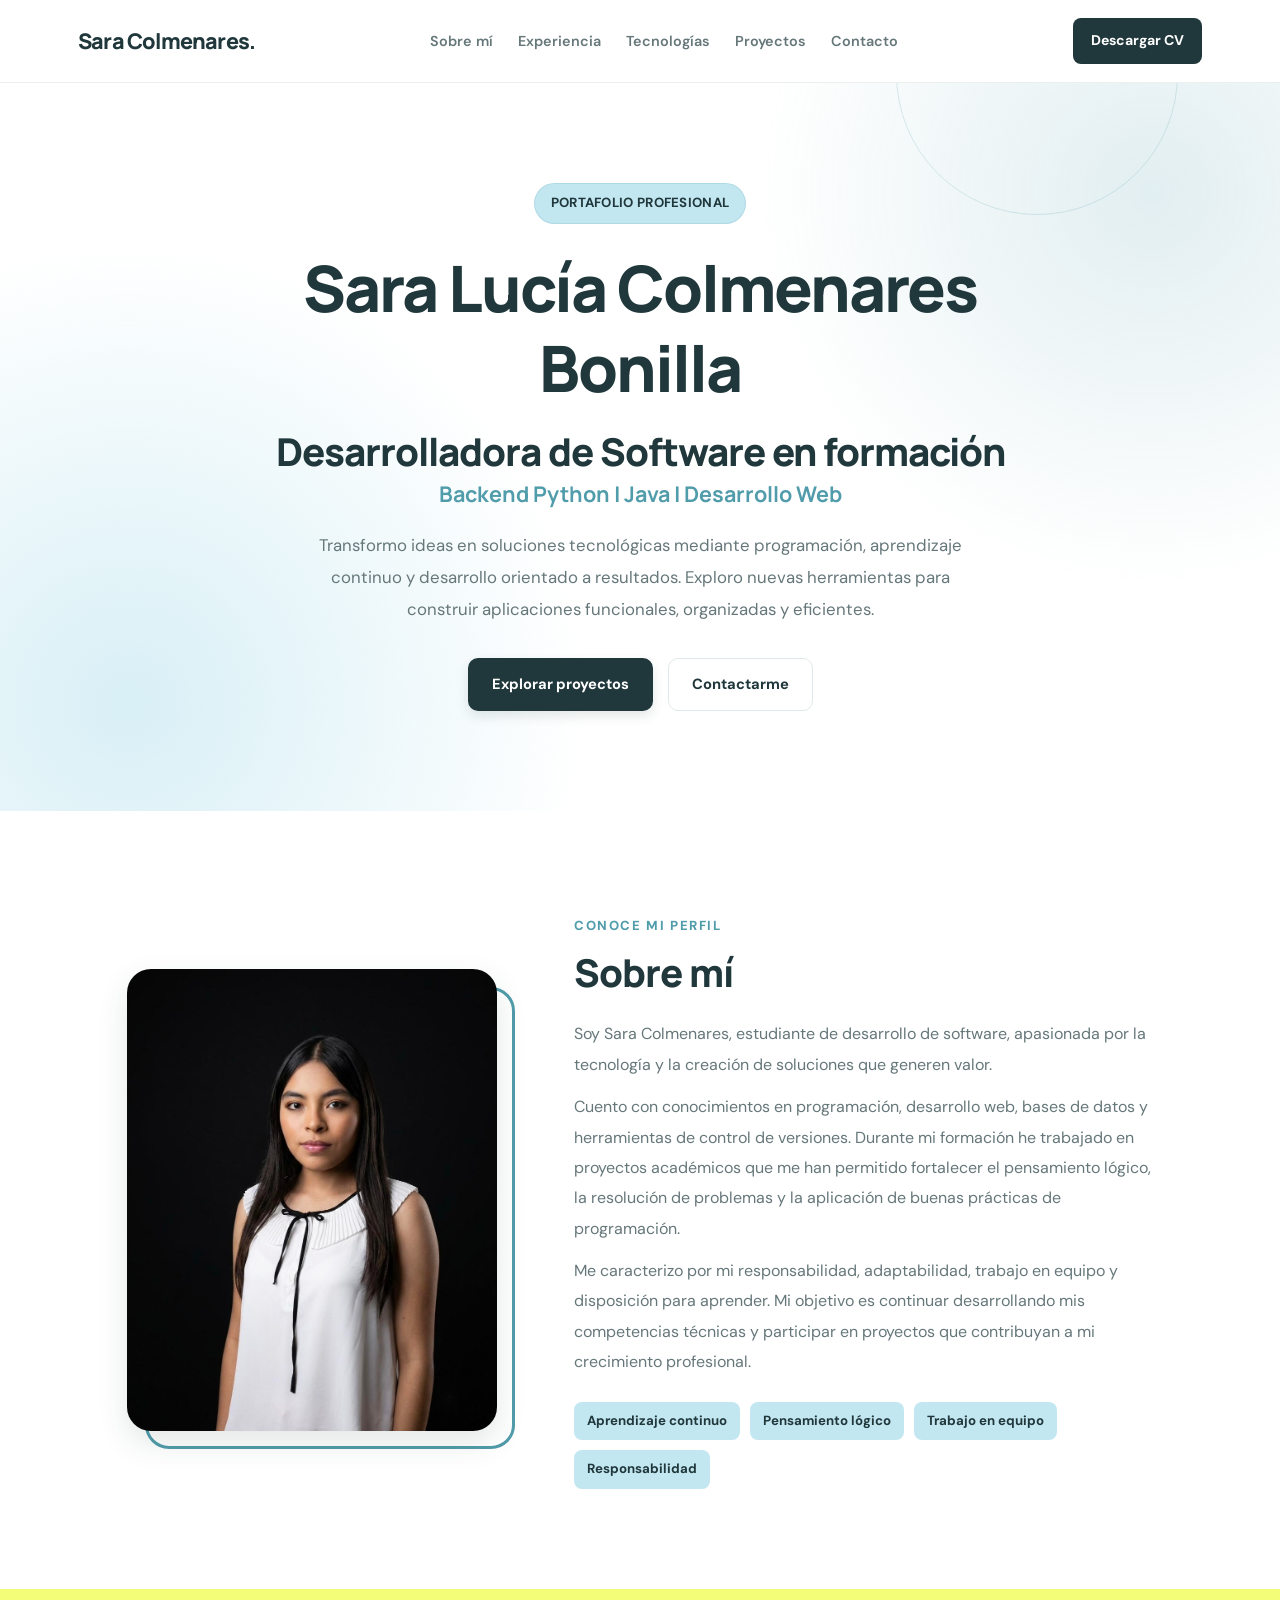
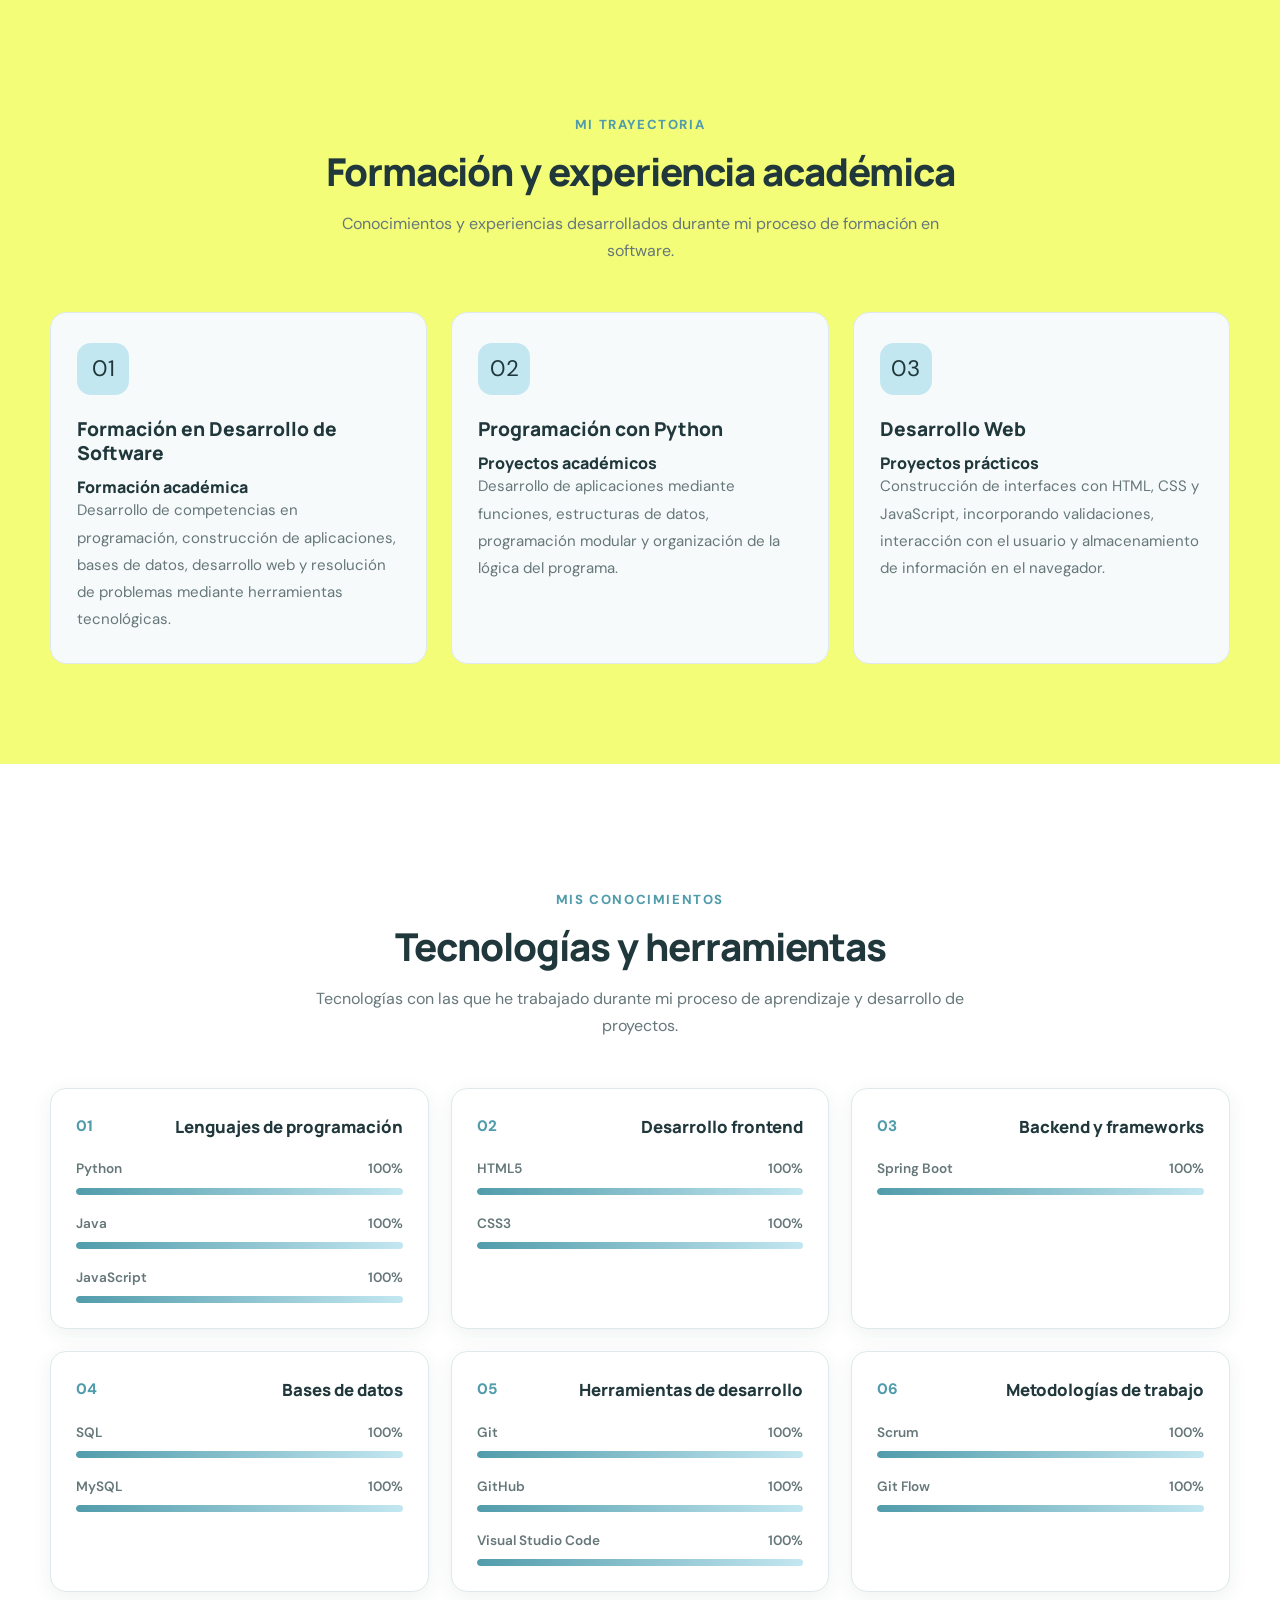
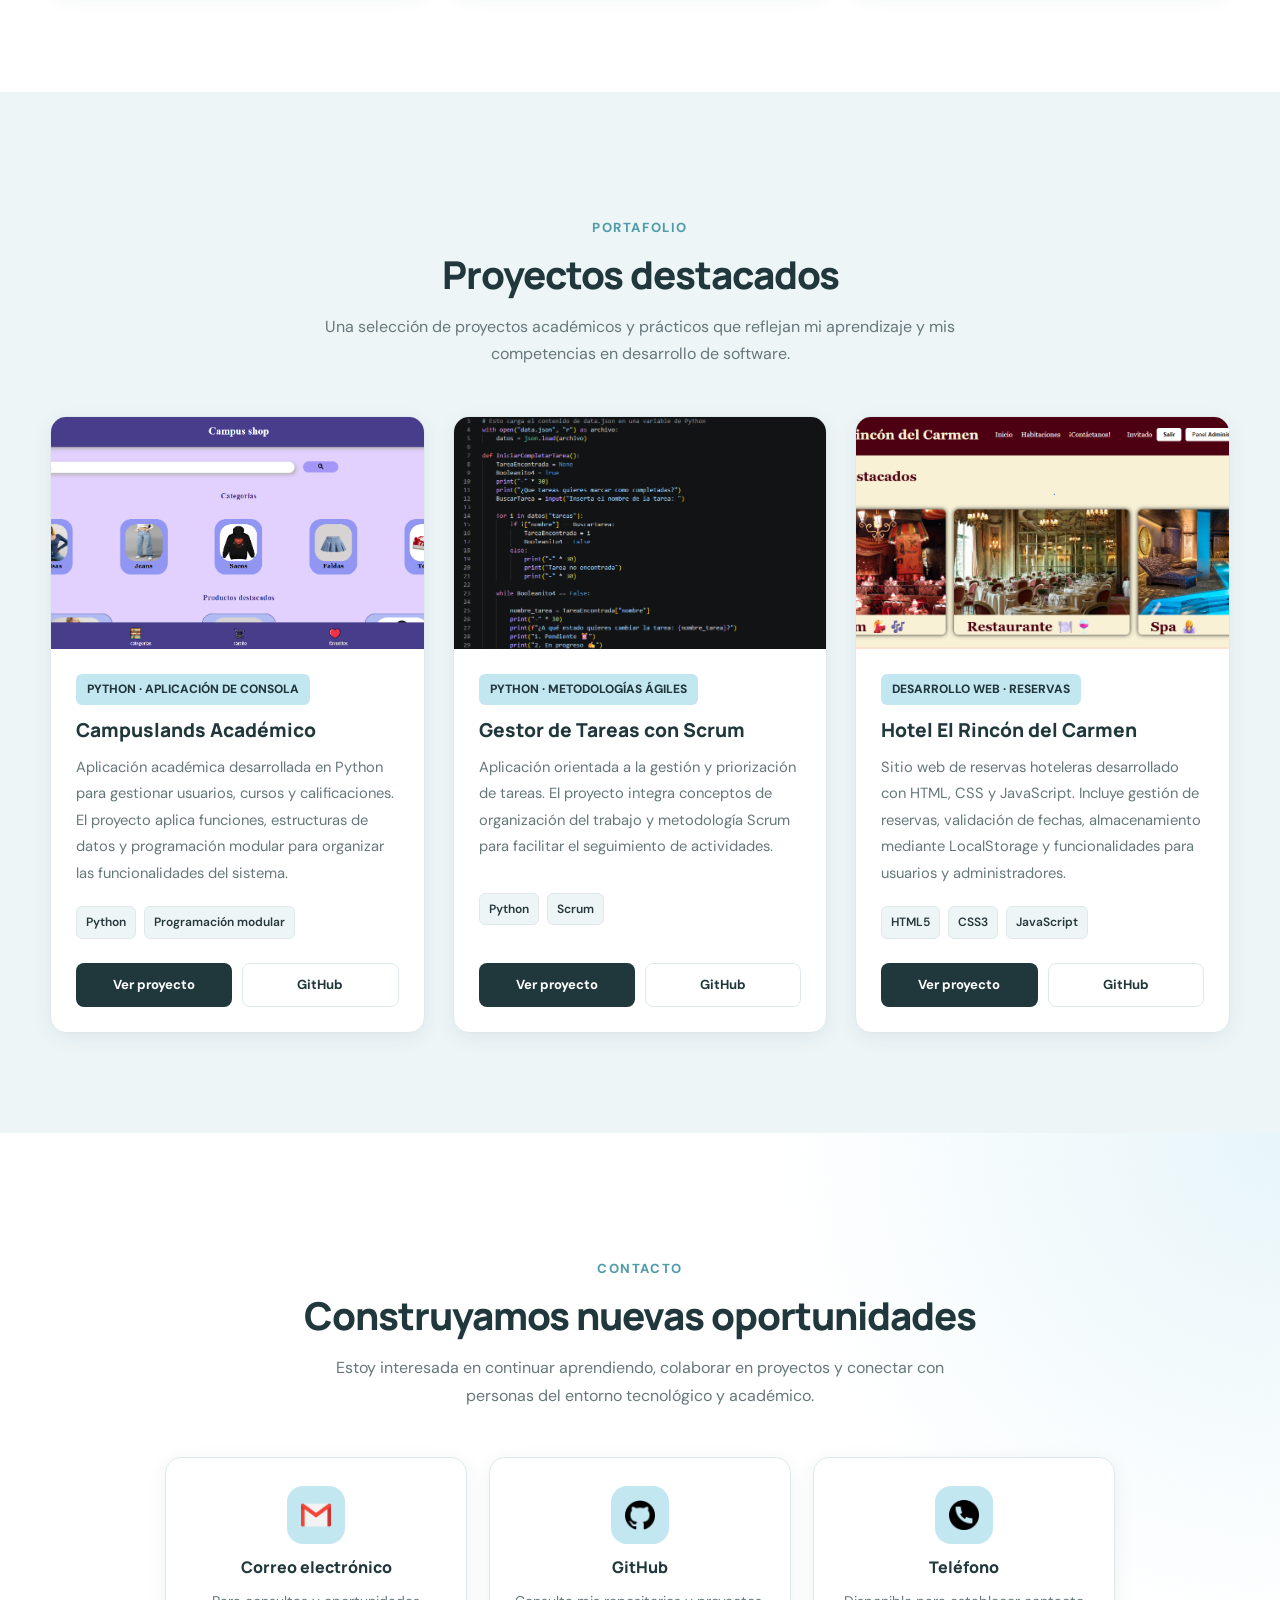
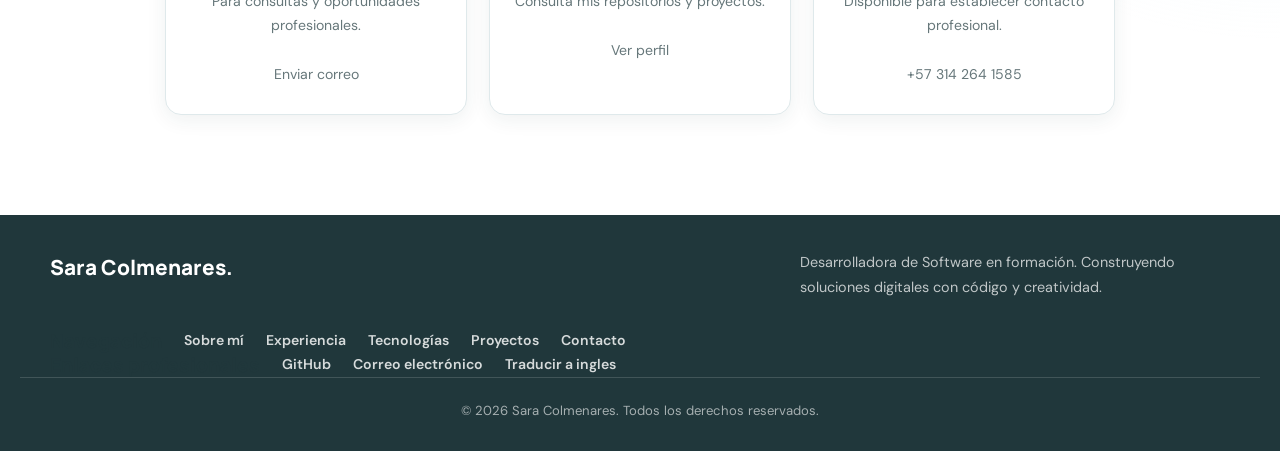
==== commit 15cade3d: "cree un boton" ====
--- a/index.html
+++ b/index.html
@@ -538,7 +538,7 @@
                             </a>
 
                             <!-- Reemplazar # con la URL real del repositorio -->
-                            <a href="#"
+                            <a href="https://github.com/saracolmenaressb-oss/Proyecto-HTML-y-CSS"
                                class="btn-github"
                                target="_blank"
                                rel="noopener noreferrer">
@@ -594,7 +594,7 @@
                             </a>
 
                             <!-- Reemplazar # con la URL real del repositorio -->
-                            <a href="#"
+                            <a href="https://github.com/KeynnerSanchez/Proyecto-Las-chicas-super-poderas"
                                class="btn-github"
                                target="_blank"
                                rel="noopener noreferrer">
@@ -652,7 +652,7 @@
                             </a>
 
                             <!-- Reemplazar # con la URL real del repositorio -->
-                            <a href="#"
+                            <a href="https://github.com/nataliarolonleal29/Proyecto_Hotel_Rincon_Carmen_Natalia_Rolon_Sara_Colmenares"
                                class="btn-github"
                                target="_blank"
                                rel="noopener noreferrer">
@@ -815,8 +815,8 @@
                     Correo electrónico
                 </a>
 
-                <a href="cv/Sara_Colmenares_CV.pdf" download>
-                    Descargar hoja de vida
+                <a href="inngles.html" translate="yes">
+                    Traducir a ingles
                 </a>
 
             </div>
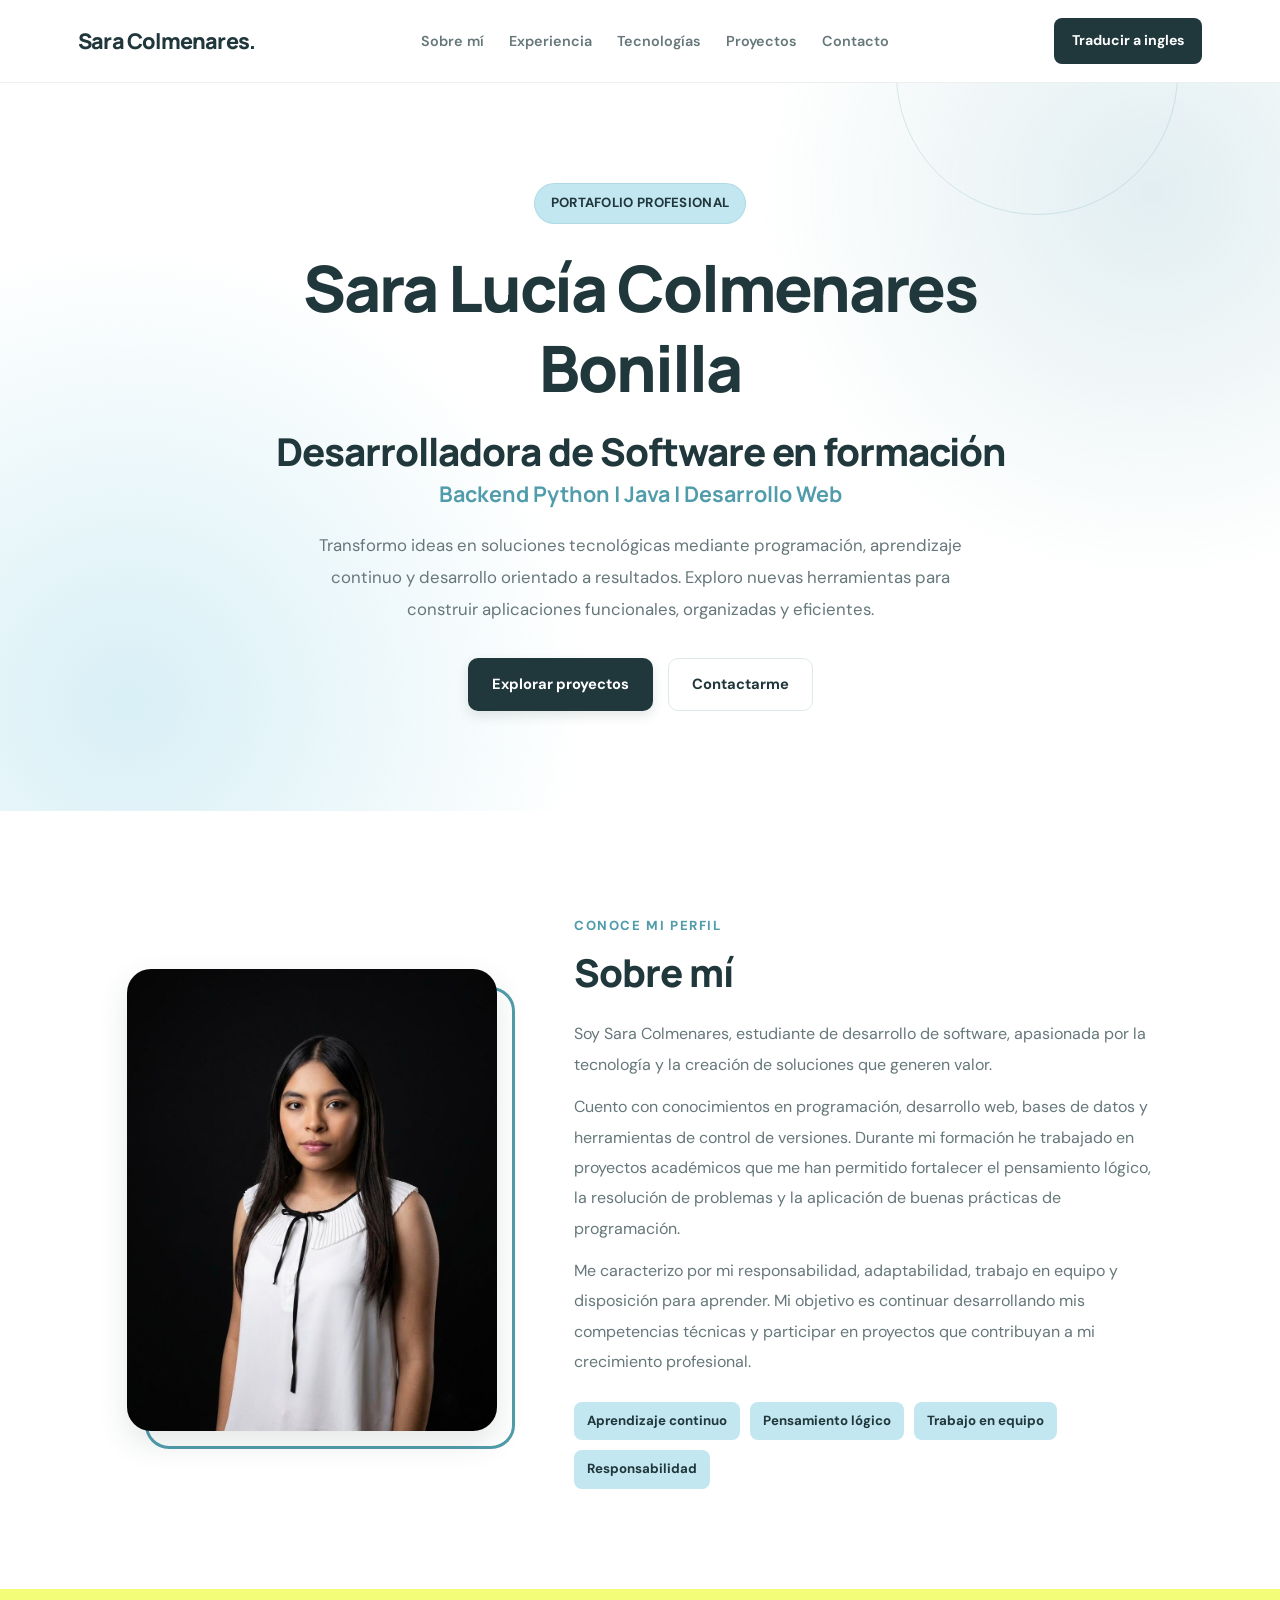
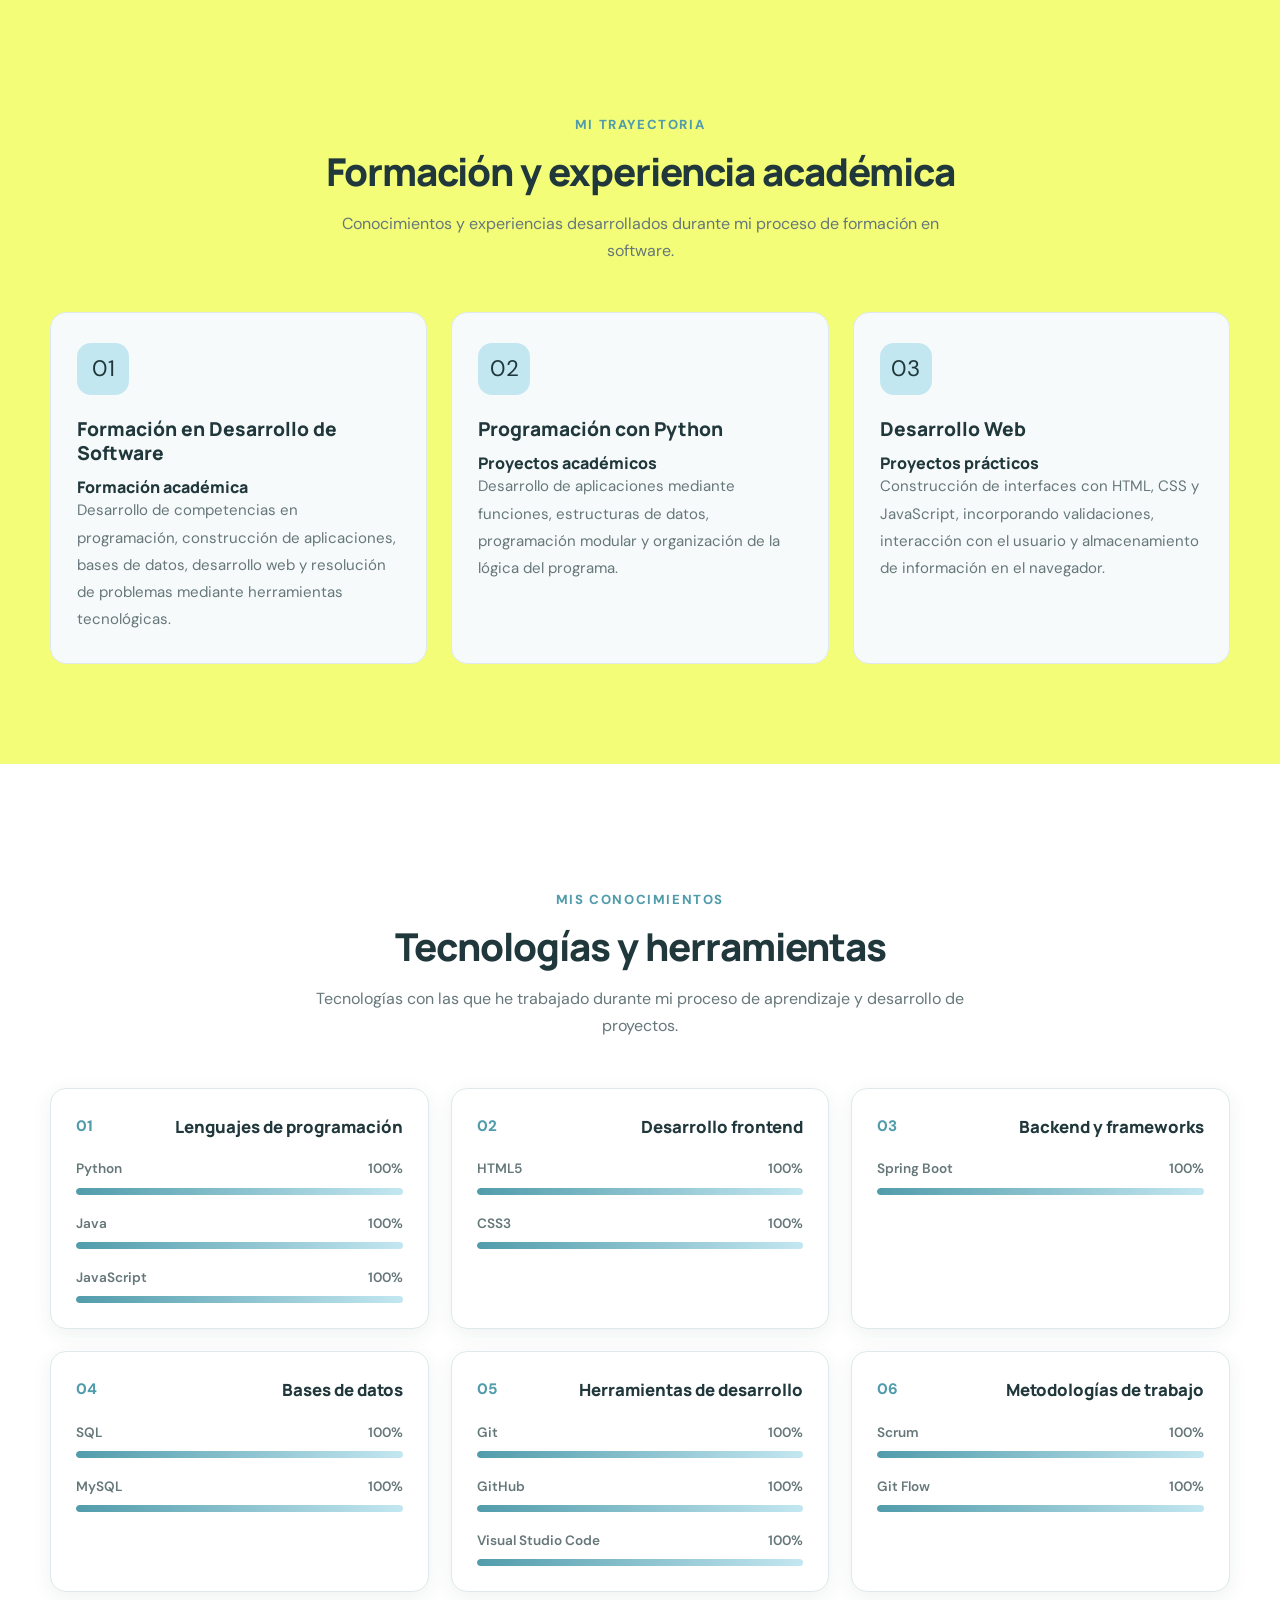
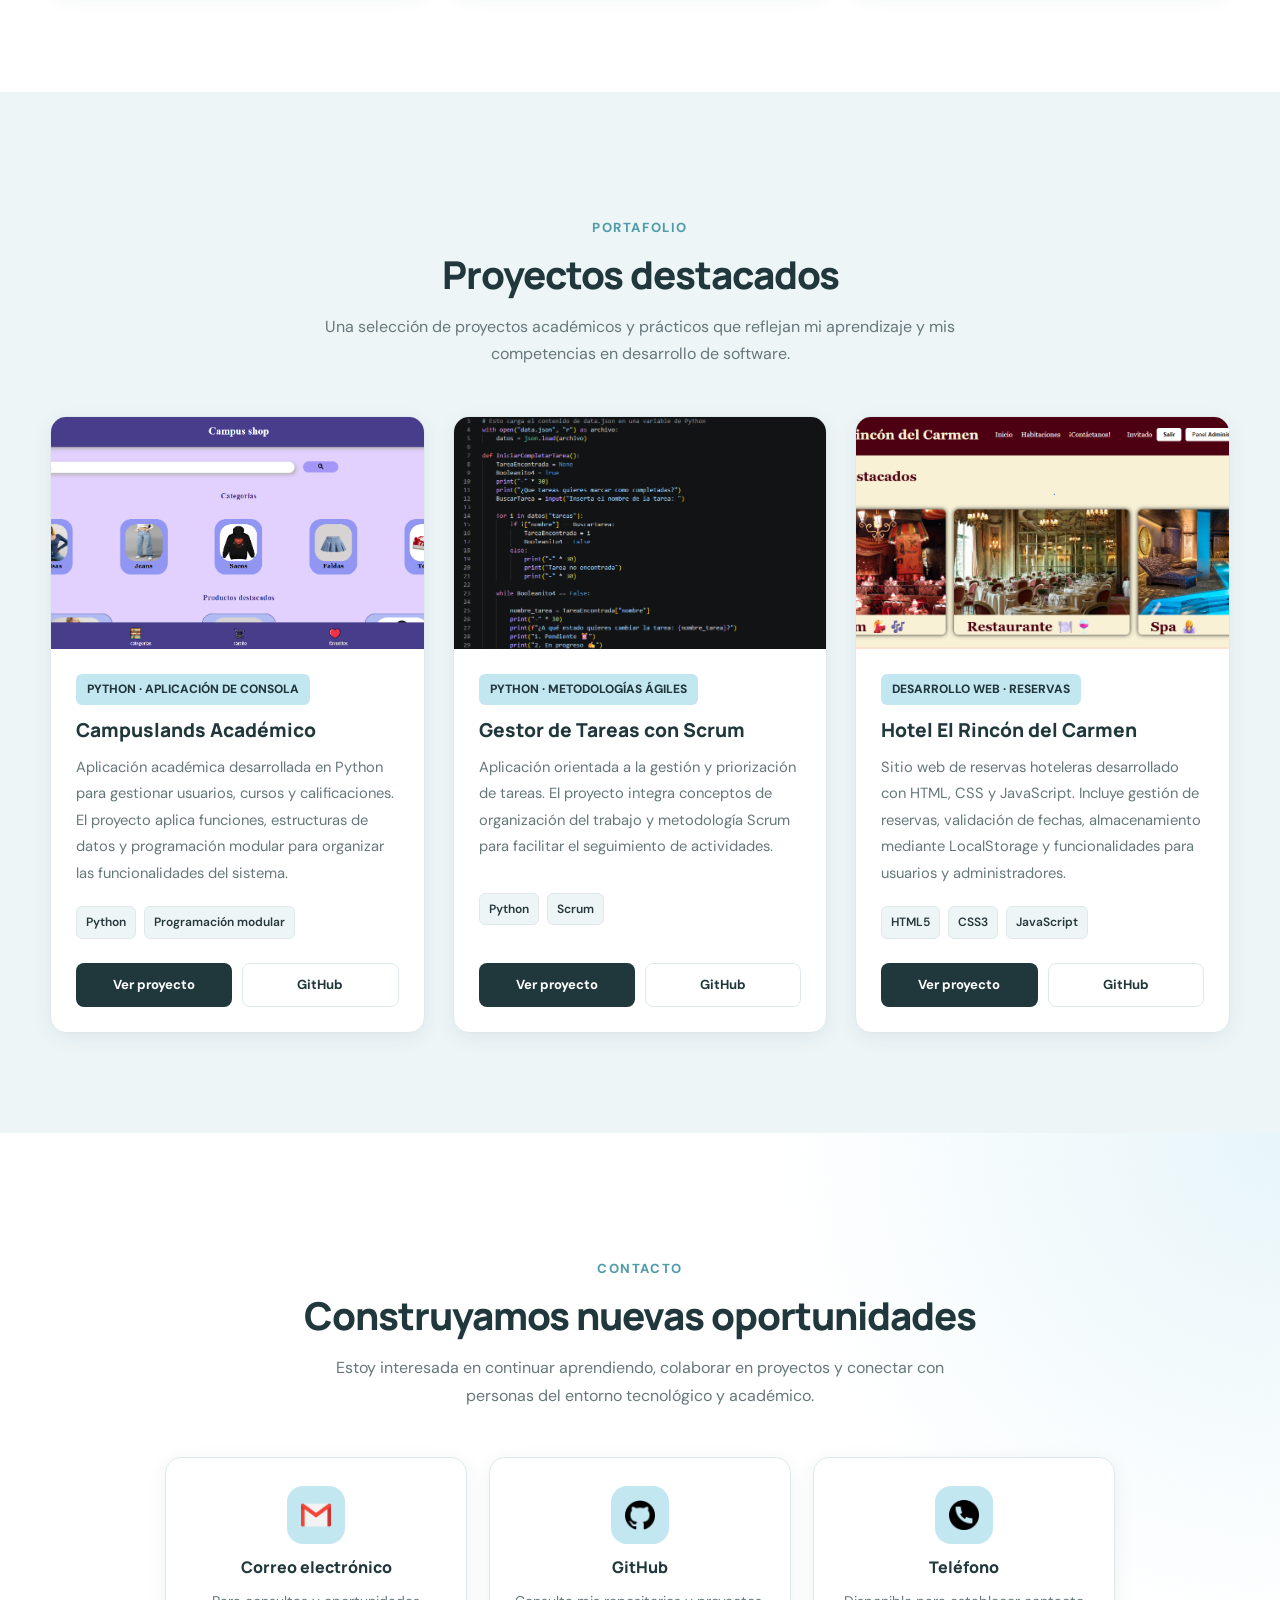
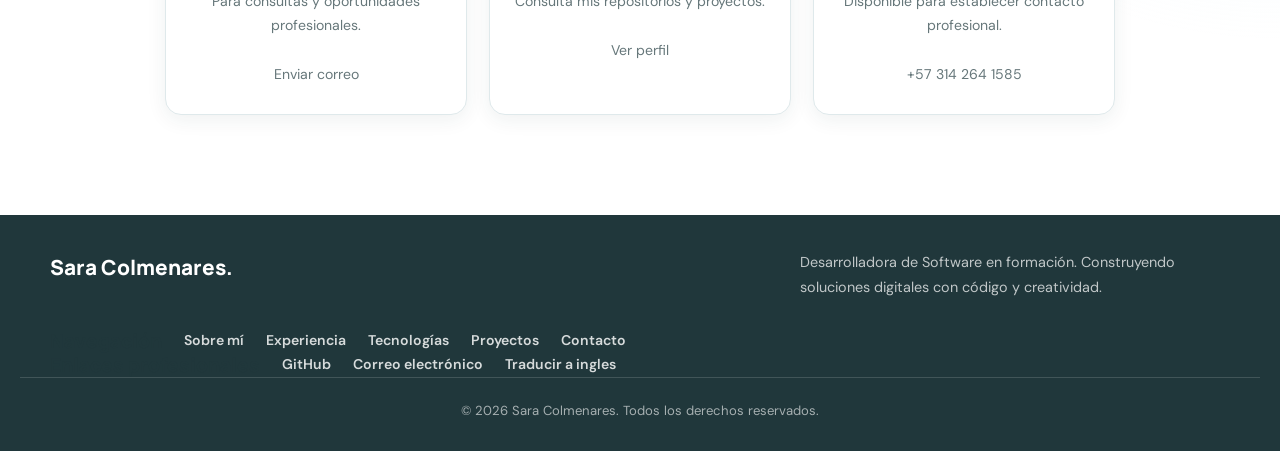
==== commit e6ef4bc1: "cree un boton" ====
--- a/index.html
+++ b/index.html
@@ -31,10 +31,10 @@
                 <li><a href="#contacto">Contacto</a></li>
             </ul>
 
-            <a href="cv/Sara_Colmenares_CV.pdf"
+            <a href="inngles.html"
                class="btn-cv"
-               download>
-                Descargar CV
+               translate="yes">
+                Traducir a ingles
             </a>
 
         </nav>
